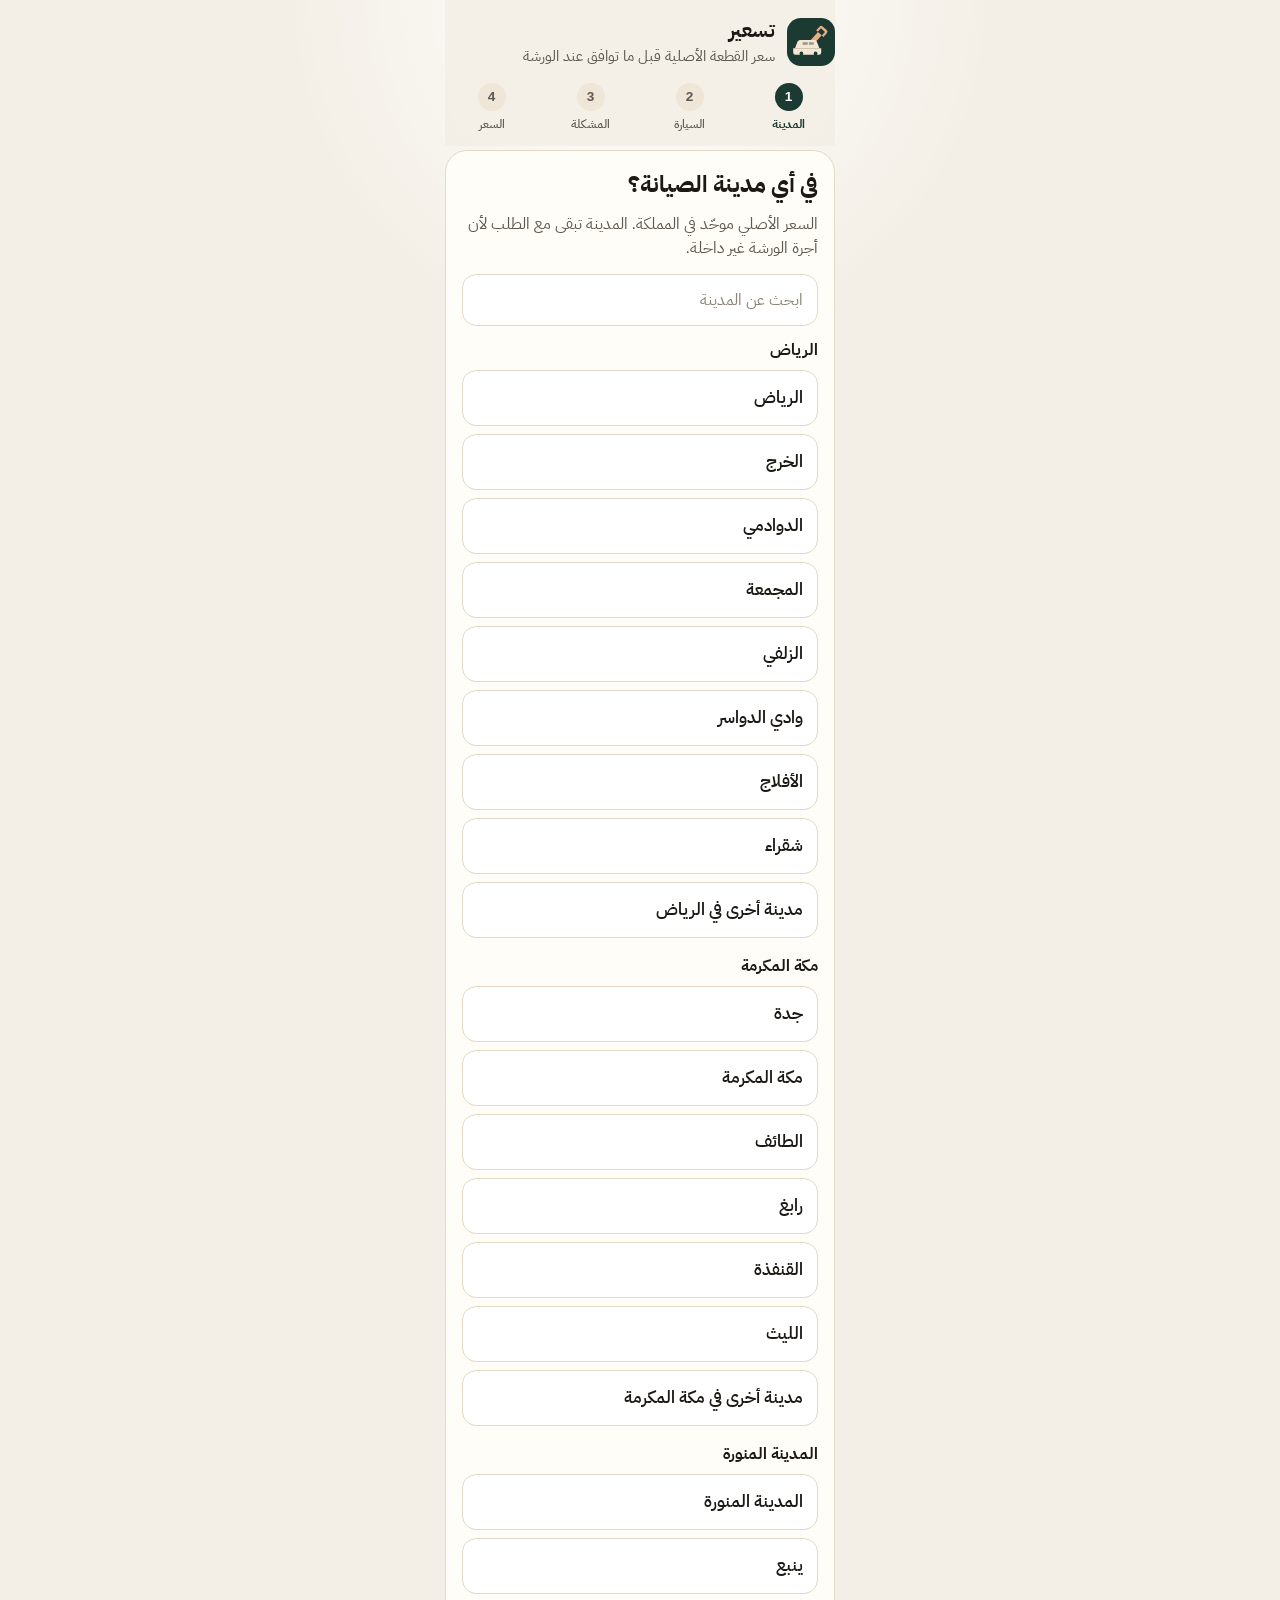
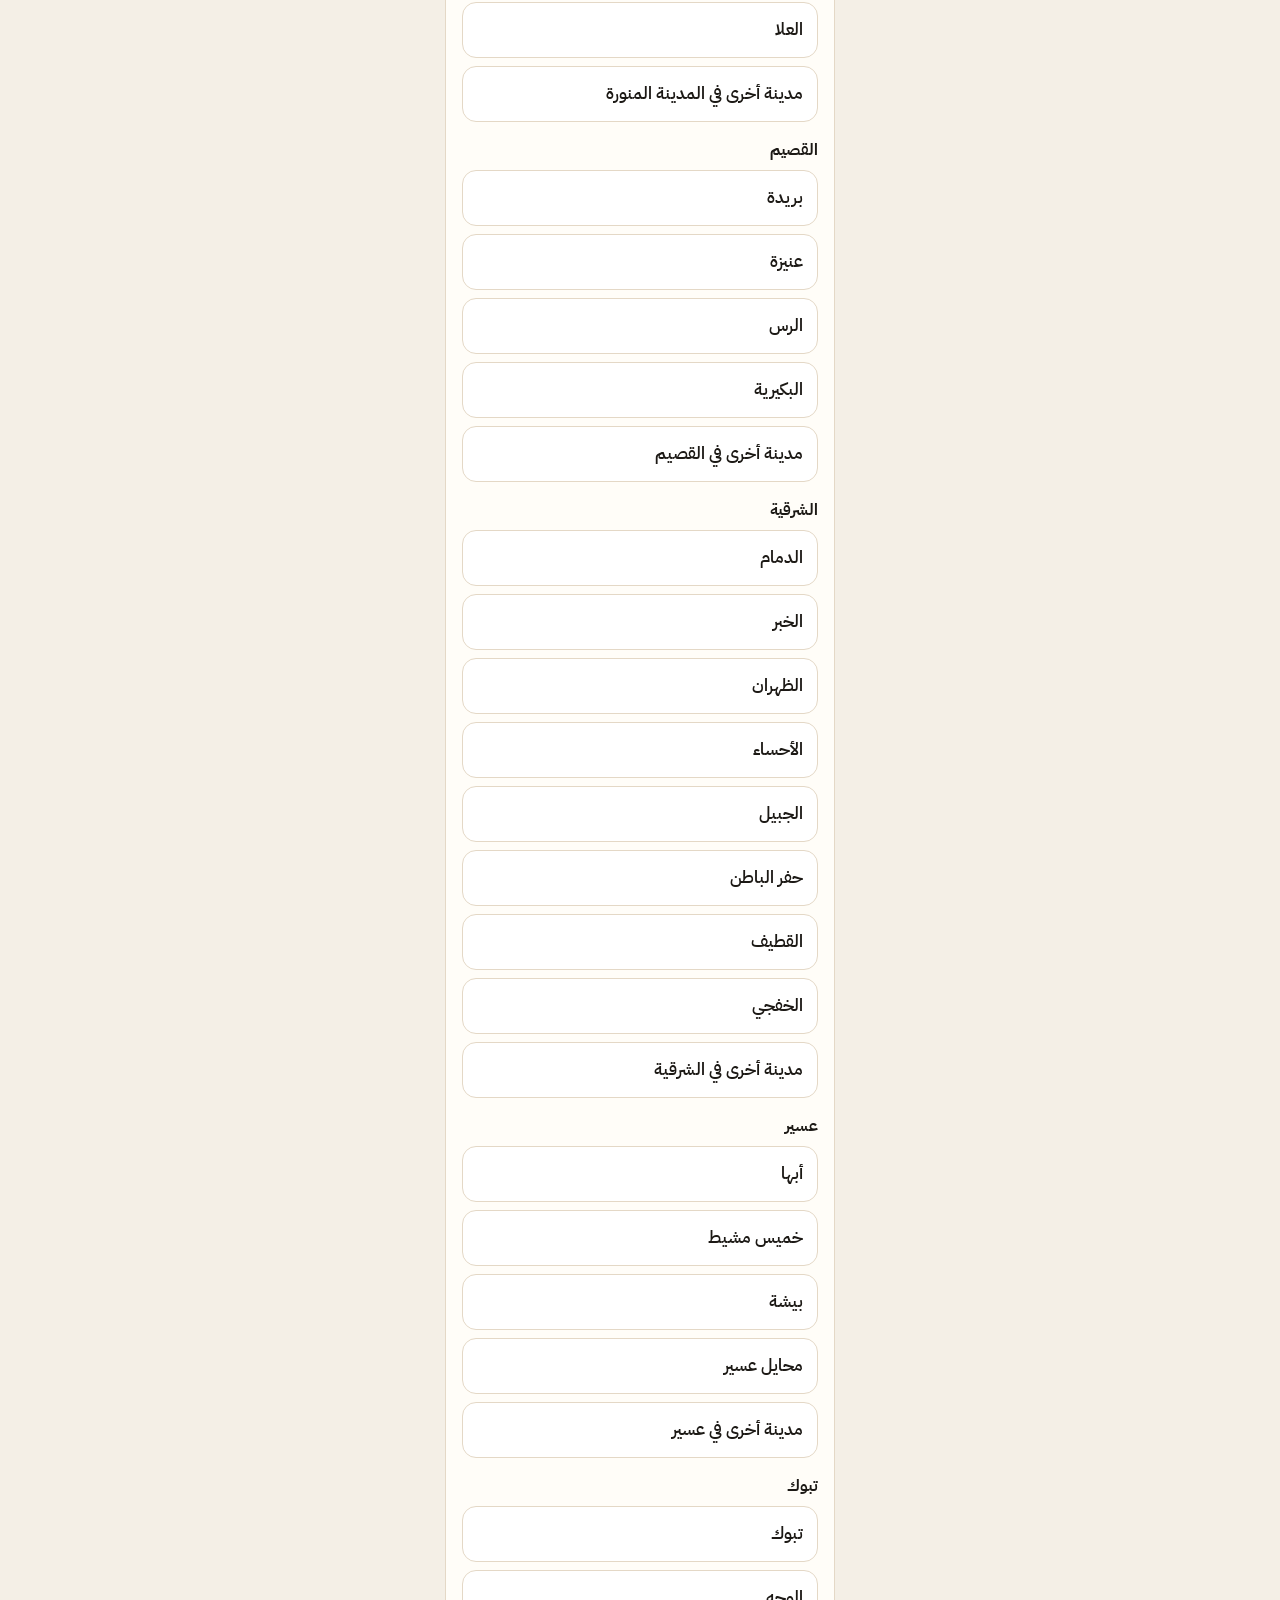
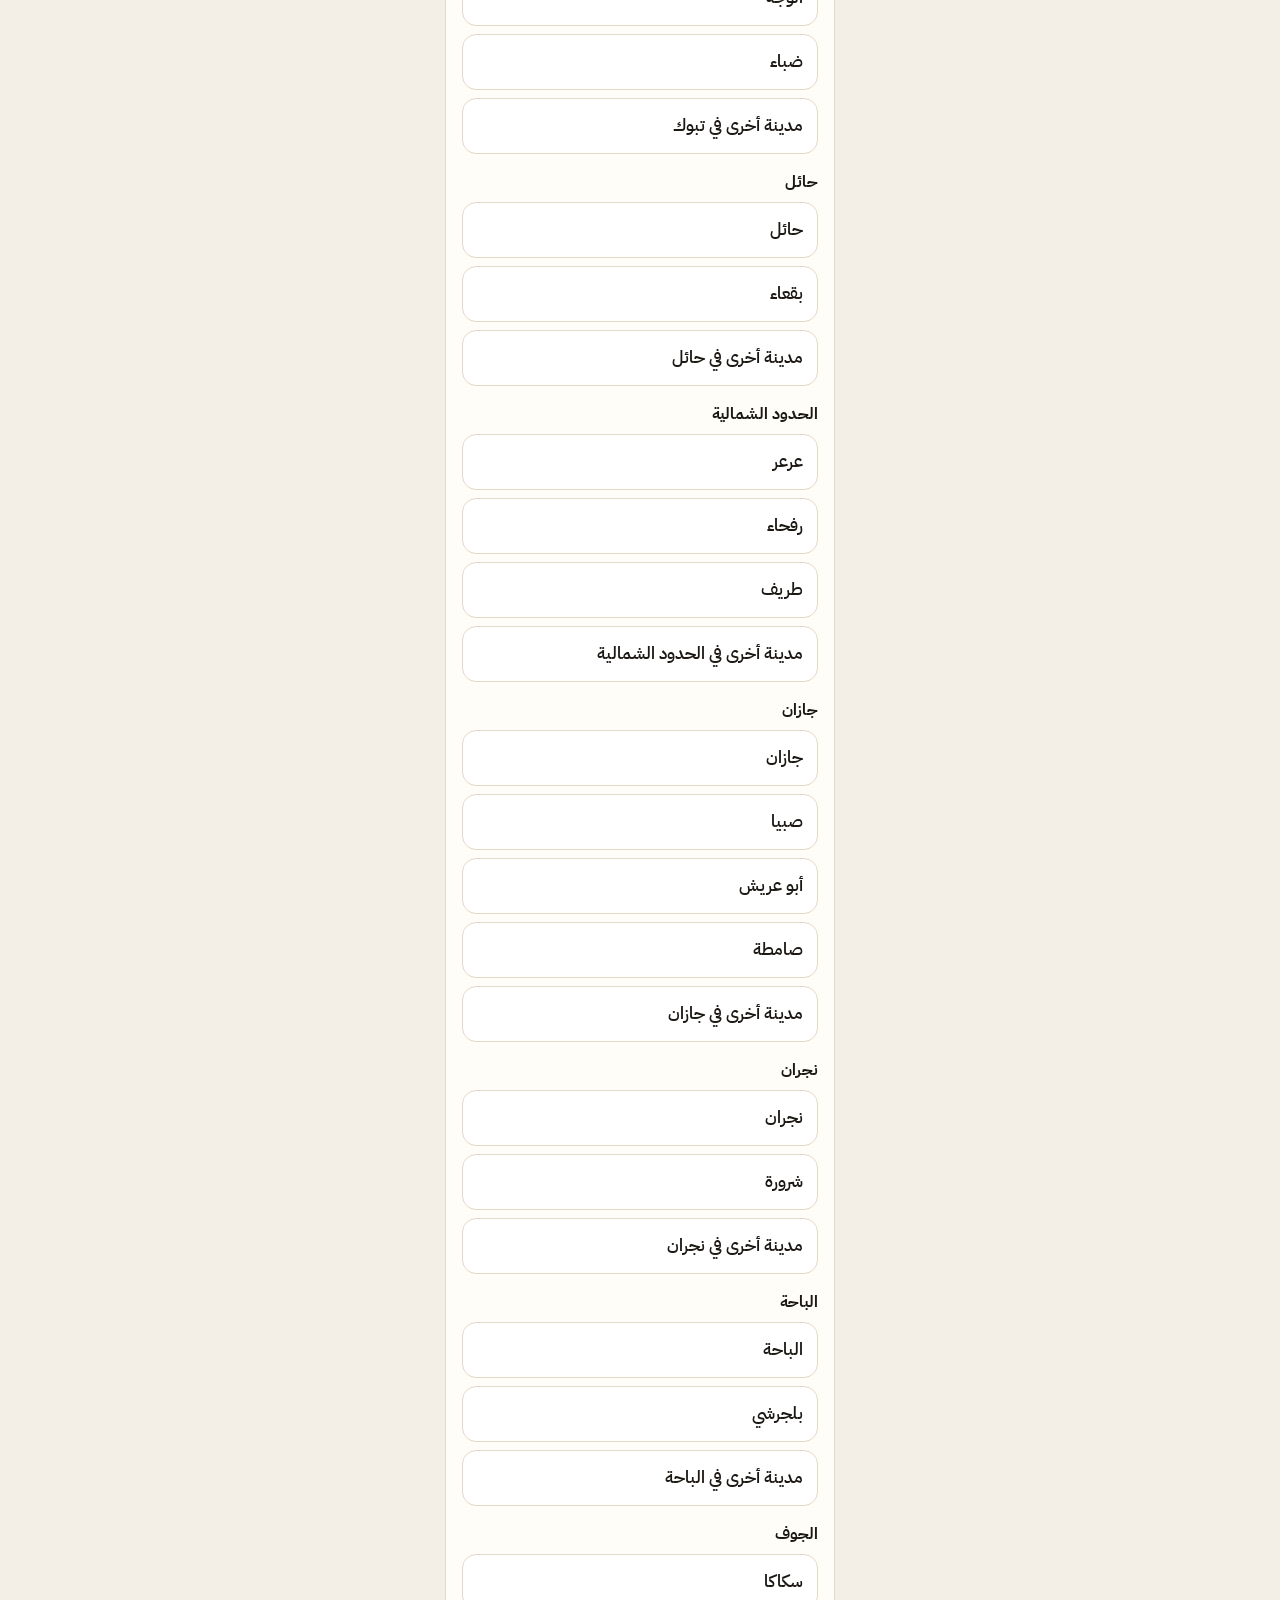
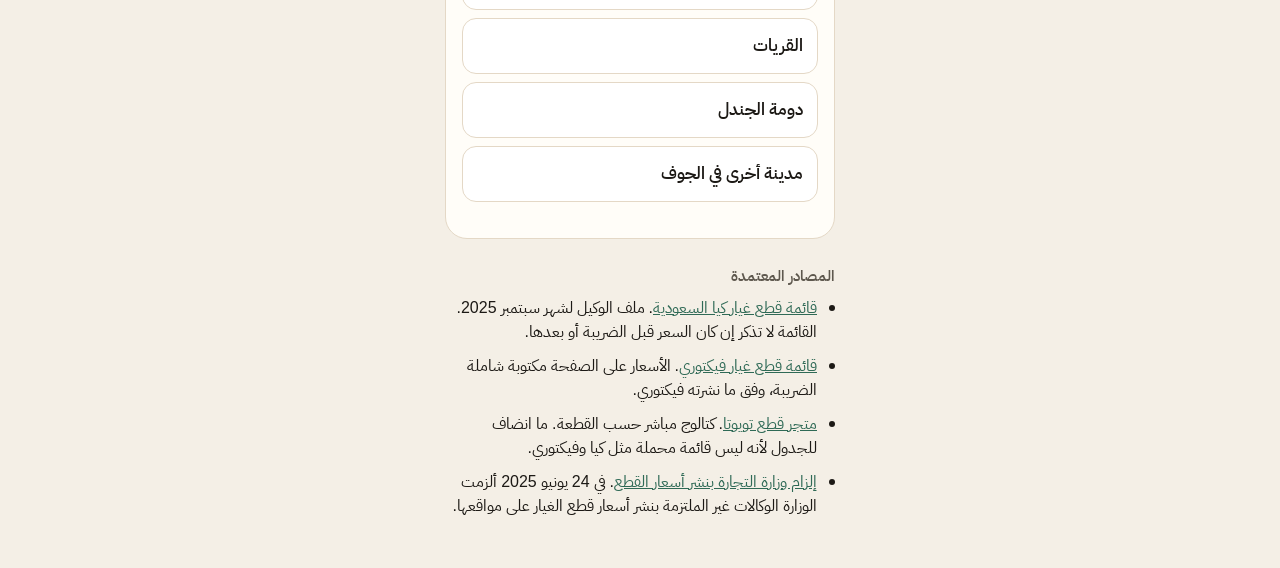
==== index.html @ 024c1f76 "إكمال تطبيق تسعير وتجهيزه للتجربة في أندرويد ستوديو التدفق يعرض سعر القطعة الأصلية بعد المدينة والسي" ====
<!DOCTYPE html>
<html lang="ar" dir="rtl">
<head>
  <meta charset="utf-8">
  <meta name="viewport" content="width=device-width, initial-scale=1, viewport-fit=cover">
  <meta name="theme-color" content="#1b3a32">
  <link rel="icon" href="favicon.svg" type="image/svg+xml">
  <title>تسعير — سعر القطعة قبل الورشة</title>
  <link rel="stylesheet" href="css/styles.css">
</head>
<body>
  <div class="shell">
    <header class="top">
      <div class="brand">
        <svg class="logo" viewBox="0 0 48 48" aria-hidden="true">
          <rect width="48" height="48" rx="14" fill="#1b3a32"/>
          <g transform="translate(34 7) rotate(42)">
            <path fill="#e7b089" d="M0 7.2V2.2A2.2 2.2 0 0 1 2.2 0h5.4A2.2 2.2 0 0 1 9.8 2.2v5H7.6V2.5H2.2v4.7z"/>
            <path fill="#e7b089" d="M2.4 7.2h5v11.4a2.5 2.5 0 0 1-5 0z"/>
          </g>
          <path fill="#f6e7d4" d="M8 30.2h24.4l-2.6-6.7A2.7 2.7 0 0 0 27.3 22H13.1a2.7 2.7 0 0 0-2.5 1.5L8 30.2z"/>
          <path fill="#f6e7d4" d="M6.2 30.2h28v4.3a2.3 2.3 0 0 1-2.3 2.3H8.5a2.3 2.3 0 0 1-2.3-2.3v-4.3z"/>
          <path fill="#1b3a32" opacity=".45" d="M15.6 24.2h5.1v2.5h-5.1zm6.3 0h4.8v2.5h-4.8z"/>
          <circle cx="14.4" cy="35.4" r="1.85" fill="#1b3a32"/>
          <circle cx="28.6" cy="35.4" r="1.85" fill="#1b3a32"/>
        </svg>
        <div>
          <strong>تسعير</strong>
          <p>سعر القطعة الأصلية قبل ما توافق عند الورشة</p>
        </div>
      </div>
      <ol class="steps" id="steps" aria-label="خطوات التقدير"></ol>
    </header>

    <main>
      <section class="panel" id="panel"></section>
    </main>

    <footer class="sources">
      <h2>المصادر المعتمدة</h2>
      <ul id="source-list"></ul>
    </footer>
  </div>

  <script src="js/parts.js"></script>
  <script src="js/catalog.js"></script>
  <script src="js/app.js"></script>
</body>
</html>
---- css/styles.css ----
@font-face {
  font-family: "IBM Plex Sans Arabic";
  font-style: normal;
  font-weight: 400;
  font-display: swap;
  src: url("../fonts/ibm-plex-sans-arabic-400.woff2") format("woff2");
}

@font-face {
  font-family: "IBM Plex Sans Arabic";
  font-style: normal;
  font-weight: 500;
  font-display: swap;
  src: url("../fonts/ibm-plex-sans-arabic-500.woff2") format("woff2");
}

@font-face {
  font-family: "IBM Plex Sans Arabic";
  font-style: normal;
  font-weight: 600;
  font-display: swap;
  src: url("../fonts/ibm-plex-sans-arabic-600.woff2") format("woff2");
}

@font-face {
  font-family: "IBM Plex Sans Arabic";
  font-style: normal;
  font-weight: 700;
  font-display: swap;
  src: url("../fonts/ibm-plex-sans-arabic-700.woff2") format("woff2");
}

:root {
  --ink: #1c1915;
  --muted: #5e584e;
  --paper: #f4efe6;
  --card: #fffdf8;
  --line: #e4d8c6;
  --green: #1b3a32;
  --green-2: #2f6a56;
  --copper: #c4622d;
  --copper-deep: #8a3d14;
  --ok: #1d6b45;
  --warn: #8a4b12;
  --bad: #8d2c2c;
}

* { box-sizing: border-box; }

body {
  margin: 0;
  min-height: 100vh;
  color: var(--ink);
  background:
    radial-gradient(circle at top, #fff 0, transparent 22rem),
    var(--paper);
  font-family: "IBM Plex Sans Arabic", "Geeza Pro", Tahoma, sans-serif;
  font-size: 16px;
  line-height: 1.5;
}

button, input { font: inherit; touch-action: manipulation; }

.shell {
  width: min(390px, calc(100% - 24px));
  margin-inline: auto;
}

.top {
  position: sticky;
  top: 0;
  z-index: 5;
  padding: max(18px, env(safe-area-inset-top)) 0 12px;
  background: rgba(244, 239, 230, 0.94);
  backdrop-filter: blur(10px);
}

.brand { display: flex; gap: 12px; align-items: flex-start; }

.logo { width: 48px; height: 48px; flex: none; display: block; }

.brand strong { display: block; font-size: 1.28rem; line-height: 1.2; }

.brand p { margin: 3px 0 0; color: var(--muted); font-size: 0.92rem; line-height: 1.45; }

.steps {
  display: grid;
  grid-template-columns: repeat(4, 1fr);
  gap: 6px;
  list-style: none;
  padding: 16px 0 0;
  margin: 0;
}

.steps li {
  display: flex;
  flex-direction: column;
  align-items: center;
  gap: 4px;
  color: var(--muted);
  font-size: 0.78rem;
  font-weight: 500;
}

.steps .n {
  width: 28px;
  height: 28px;
  display: grid;
  place-items: center;
  border-radius: 999px;
  background: #efe6d8;
  font-weight: 700;
  font-size: 0.85rem;
}

.steps li.done { color: var(--green-2); }
.steps li.done .n { background: #d7ebe3; color: var(--green); }
.steps li.on { color: var(--green); font-weight: 700; }
.steps li.on .n { background: var(--green); color: white; }

.panel {
  margin-top: 4px;
  padding: 18px 16px 20px;
  background: var(--card);
  border: 1px solid var(--line);
  border-radius: 22px;
}

h1 { margin: 0; font-size: 1.45rem; line-height: 1.35; }

.lead { margin: 0 0 14px; color: var(--muted); }

.search, .quote input {
  width: 100%;
  min-height: 52px;
  margin-bottom: 12px;
  padding: 12px 14px;
  border: 1px solid var(--line);
  border-radius: 14px;
  background: #fff;
  color: var(--ink);
}

.search:focus, .quote input:focus, button.choice:focus-visible, button.primary:focus-visible, button.linkish:focus-visible {
  outline: 3px solid rgba(47, 106, 86, 0.28);
  outline-offset: 1px;
}

.search::placeholder, .quote input::placeholder { color: #8a8174; }

.group { margin-bottom: 16px; }

.group h2, .compare h2, .sources h2 {
  margin: 0 0 8px;
  font-size: 1rem;
  color: var(--ink);
  font-weight: 700;
}

.choices { display: grid; gap: 8px; }

button.choice, button.linkish, button.primary { cursor: pointer; }

button.choice {
  width: 100%;
  min-height: 56px;
  text-align: right;
  padding: 12px 14px;
  border-radius: 14px;
  border: 1px solid var(--line);
  background: #fff;
  color: var(--ink);
  font-weight: 600;
  font-size: 1.05rem;
}

button.choice:hover, button.choice:focus-visible { border-color: var(--green-2); }
button.choice:active { background: #f6f1e8; }

button.choice small {
  display: block;
  color: var(--muted);
  margin-top: 2px;
  font-weight: 500;
  font-size: 0.86rem;
}

.bar {
  display: flex;
  justify-content: space-between;
  gap: 12px;
  align-items: center;
  margin-bottom: 12px;
}

button.linkish {
  border: 0;
  background: transparent;
  color: var(--copper-deep);
  min-height: 44px;
  padding: 0 2px;
  font-weight: 700;
  flex: none;
}

.price {
  margin: 6px 0 2px;
  font-size: 3rem;
  font-weight: 700;
  letter-spacing: -0.03em;
  line-height: 1.1;
  color: var(--copper-deep);
}

.price span { font-size: 1.05rem; font-weight: 600; margin-right: 6px; }

.lines { display: grid; gap: 8px; margin: 14px 0; }

.line, .note, .verdict, .empty {
  padding: 12px 14px;
  border-radius: 14px;
  background: #faf6ef;
}

.line { display: flex; justify-content: space-between; gap: 12px; align-items: center; }
.line strong { font-weight: 700; white-space: nowrap; }

.note, .empty { color: var(--muted); }
.empty { margin: 4px 0 0; }

.verdict { margin: 12px 0 0; font-weight: 600; }
.verdict.ok { background: #e7f5ec; color: var(--ok); }
.verdict.warn { background: #fff1e4; color: var(--warn); }
.verdict.bad { background: #fdecec; color: var(--bad); }

.compare {
  margin-top: 18px;
  padding-top: 16px;
  border-top: 1px solid var(--line);
}

.quote { display: grid; gap: 8px; }
.quote input { margin: 0; }

button.primary {
  width: 100%;
  min-height: 52px;
  border: 0;
  border-radius: 14px;
  background: var(--green);
  color: white;
  font-weight: 700;
}

button.primary:active { background: var(--green-2); }

.panel a, .sources a { color: var(--green-2); }

.sources { padding: 26px 0 max(40px, env(safe-area-inset-bottom)); }
.sources h2 { color: var(--muted); font-size: 0.95rem; font-weight: 600; }
.sources ul { margin: 0; padding: 0 18px 0 0; }
.sources li { margin-bottom: 10px; }

@media (max-width: 360px) {
  .price { font-size: 2.5rem; }
  .steps li { font-size: 0.72rem; }
}
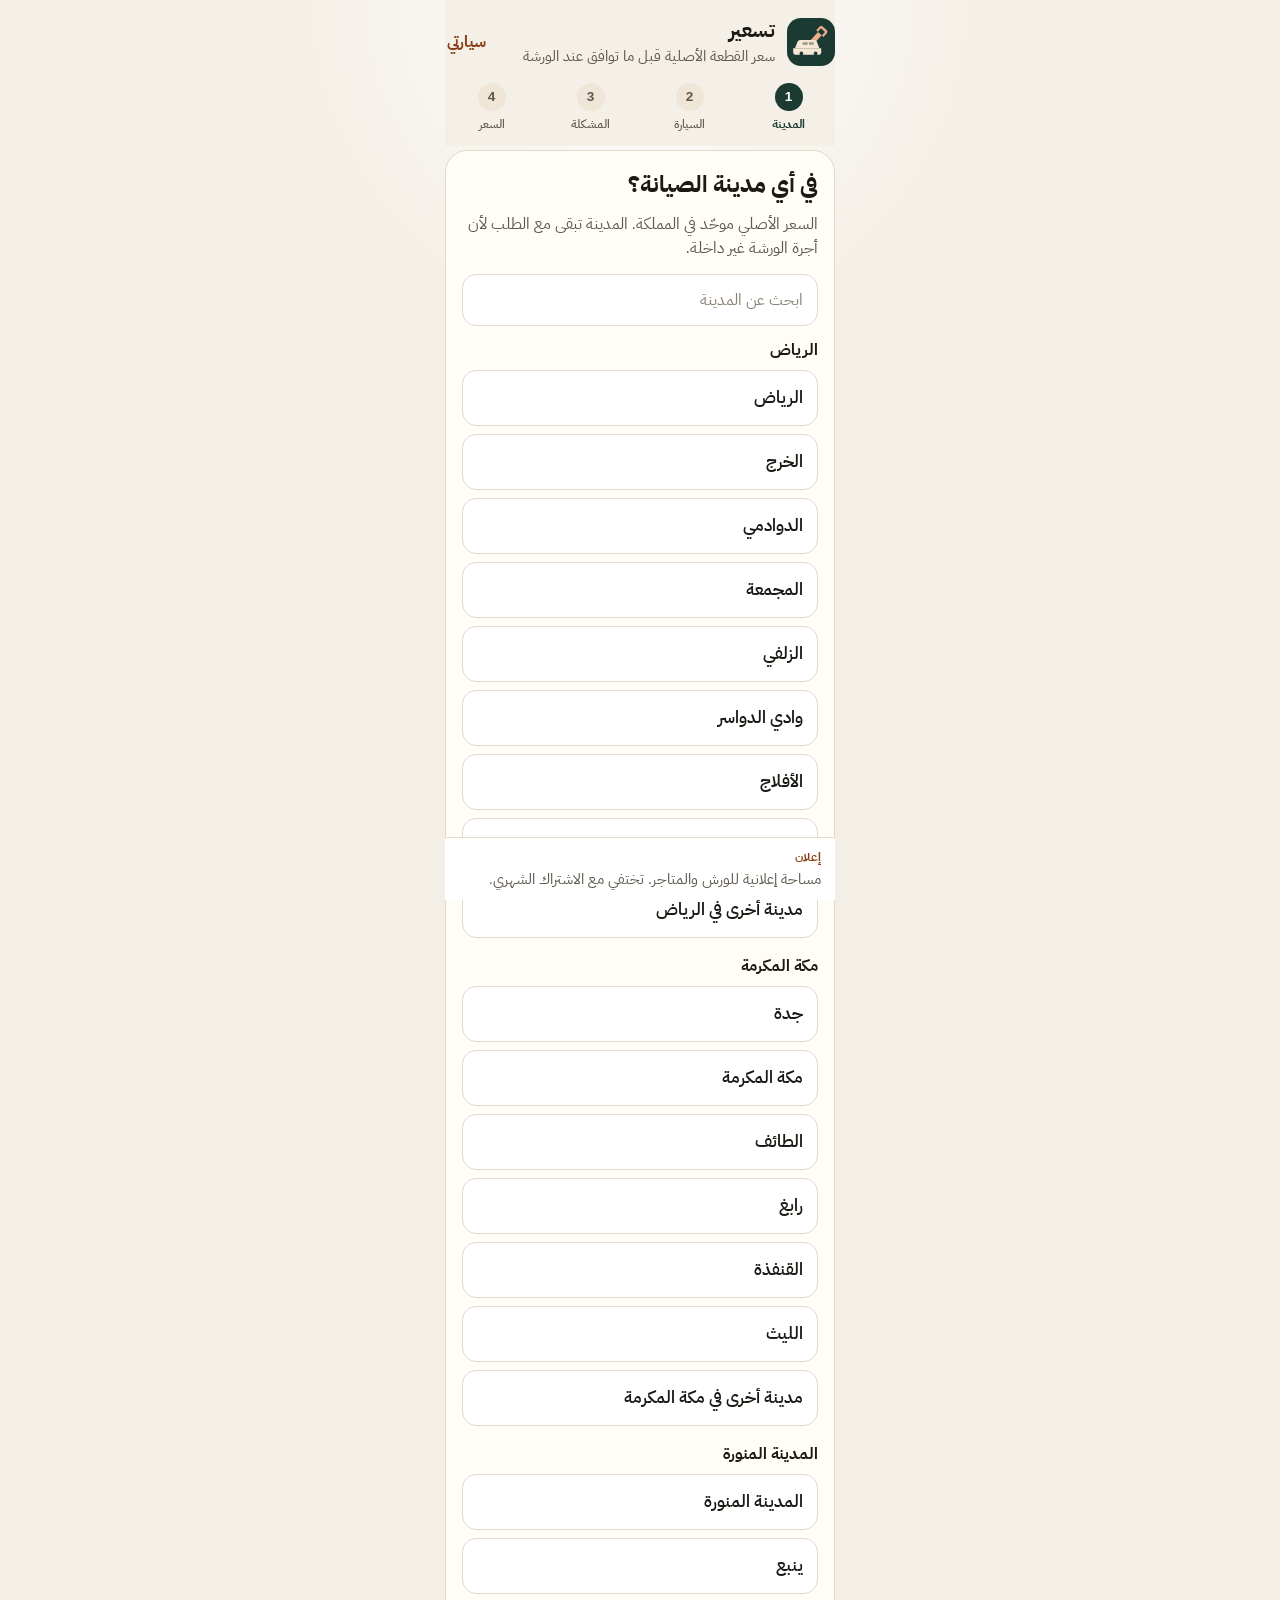
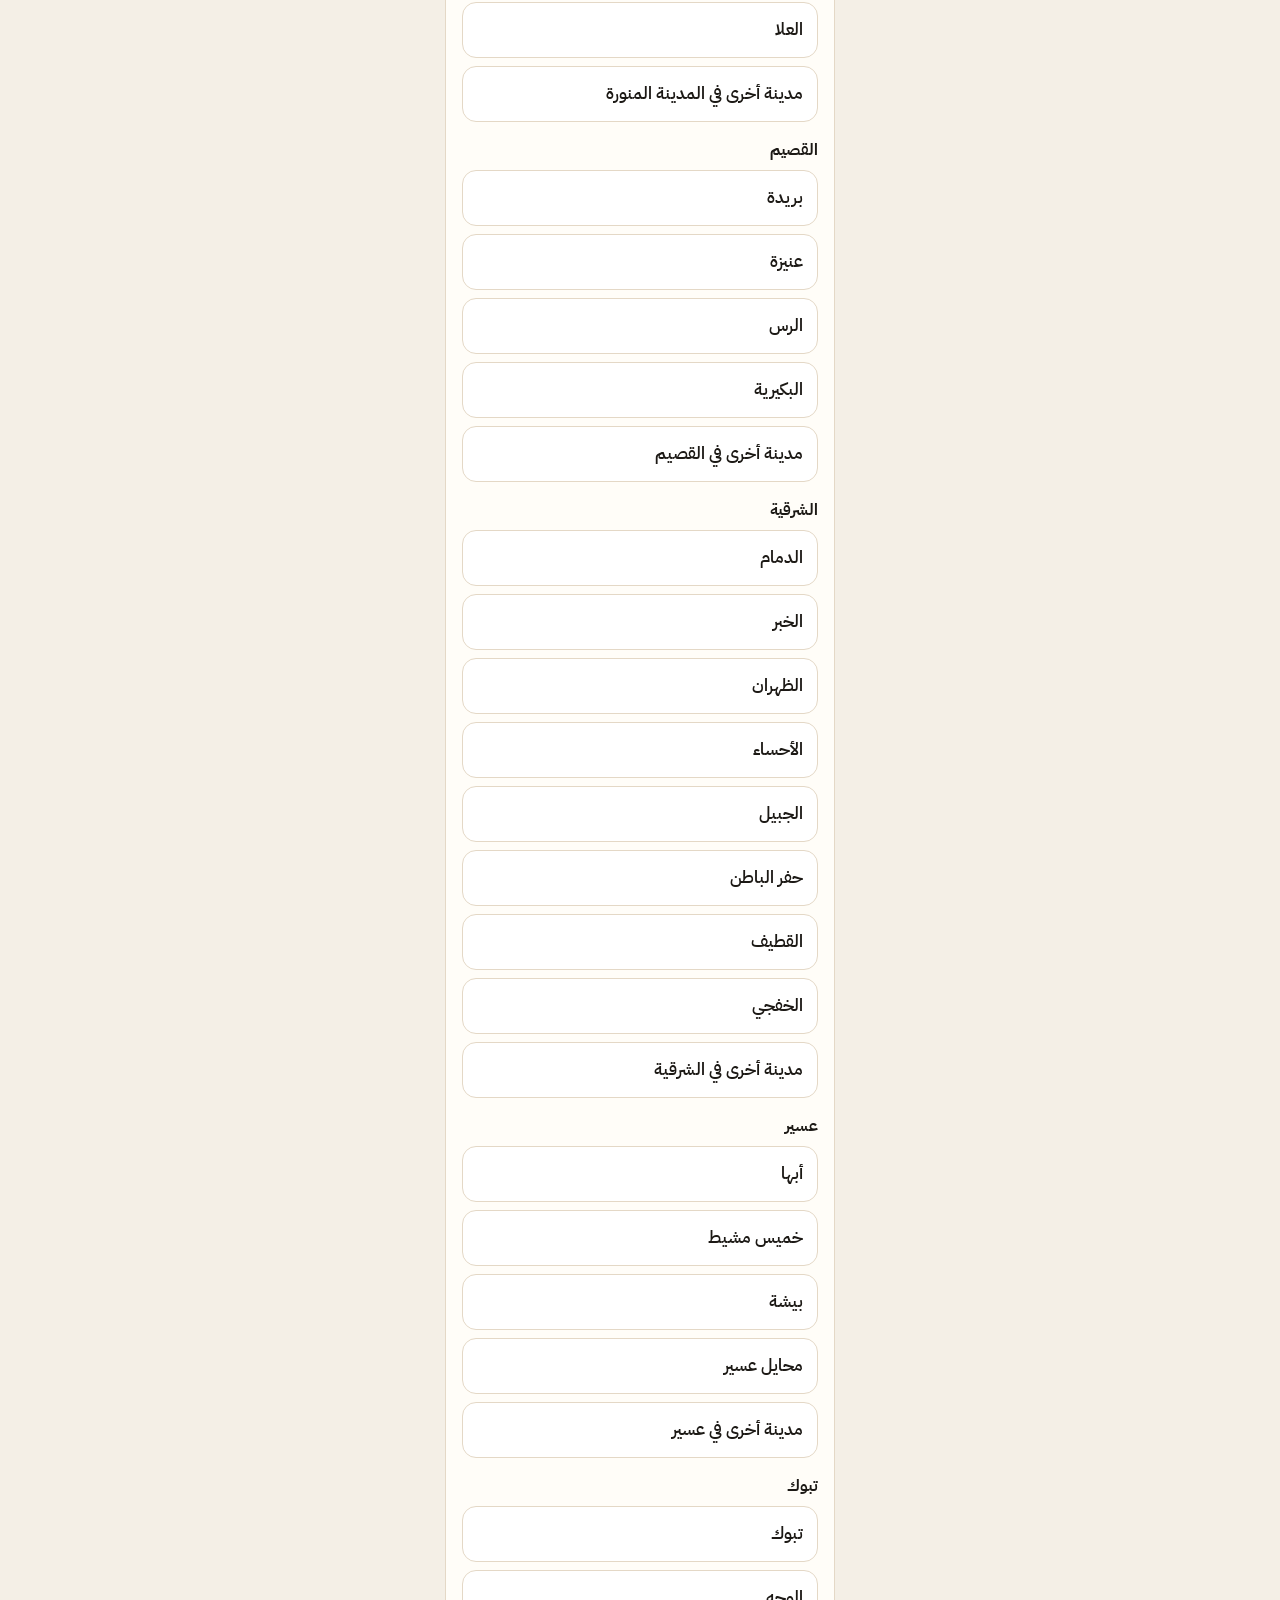
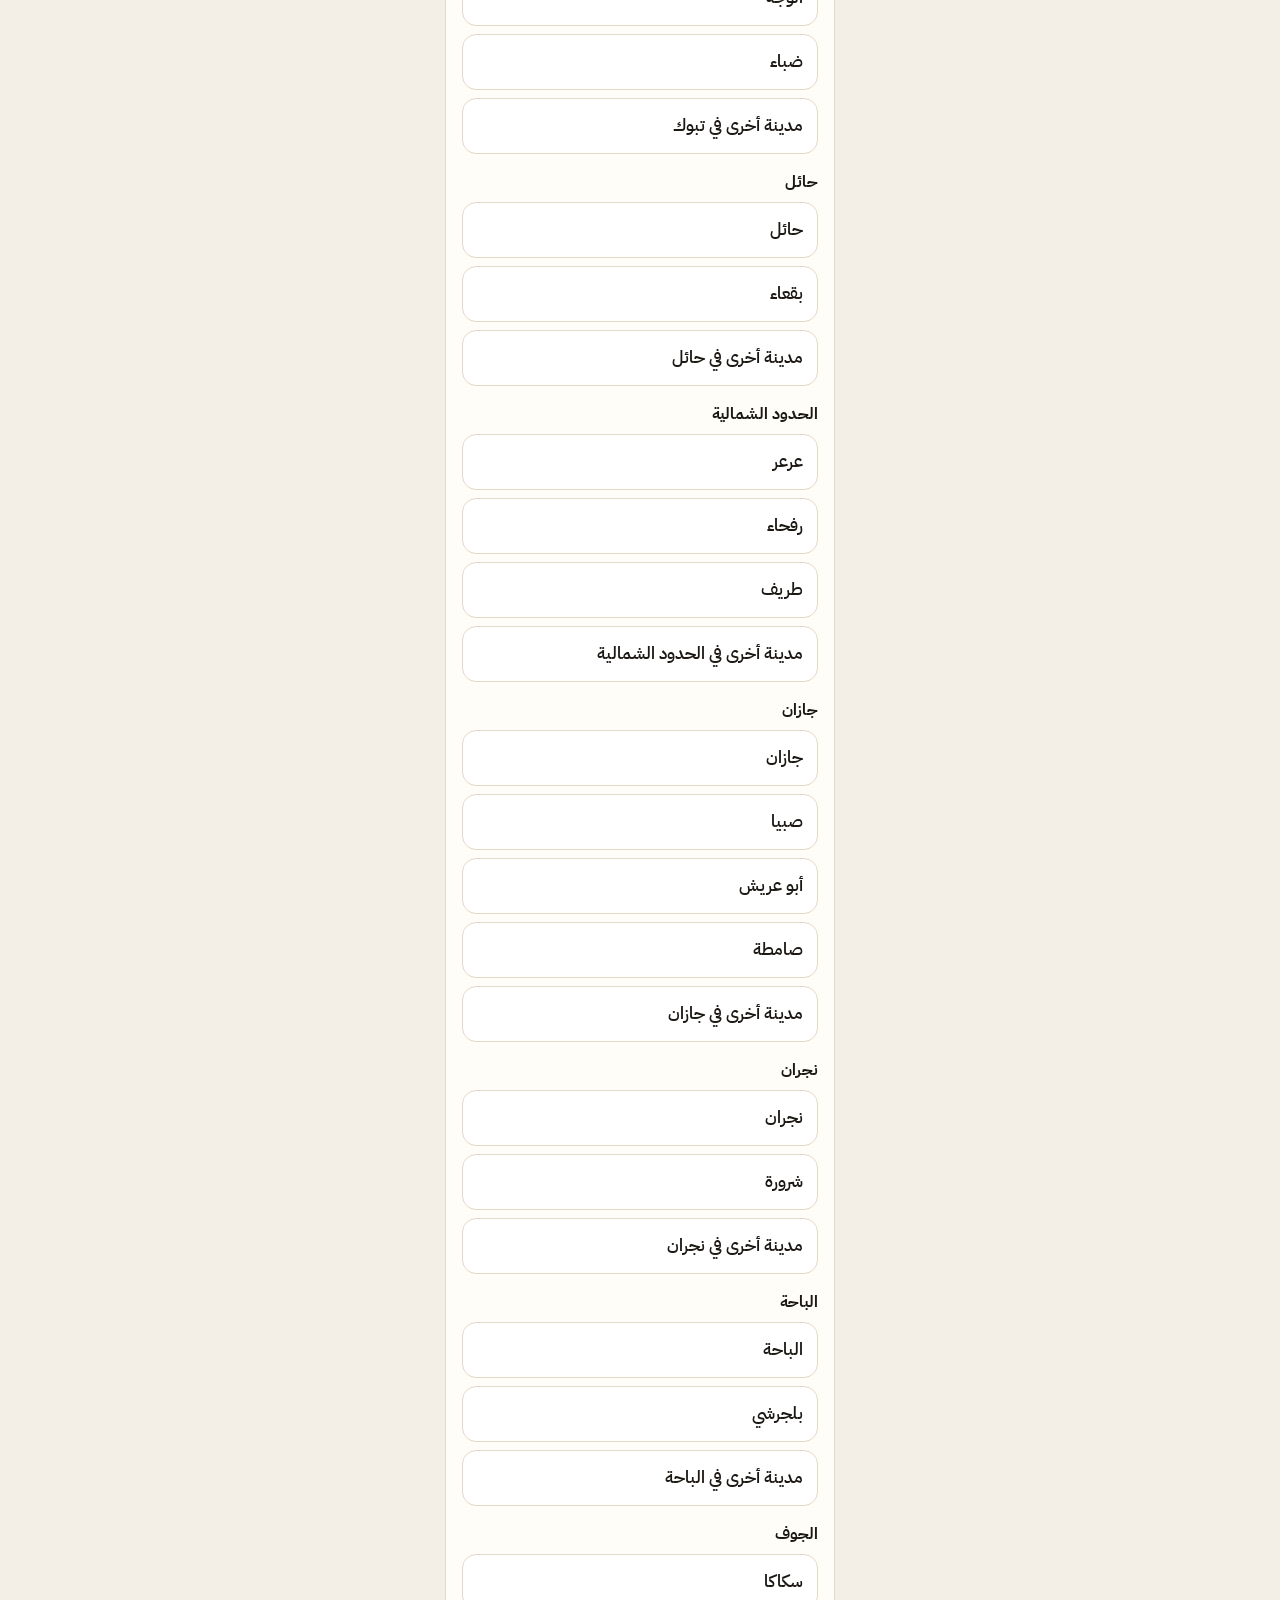
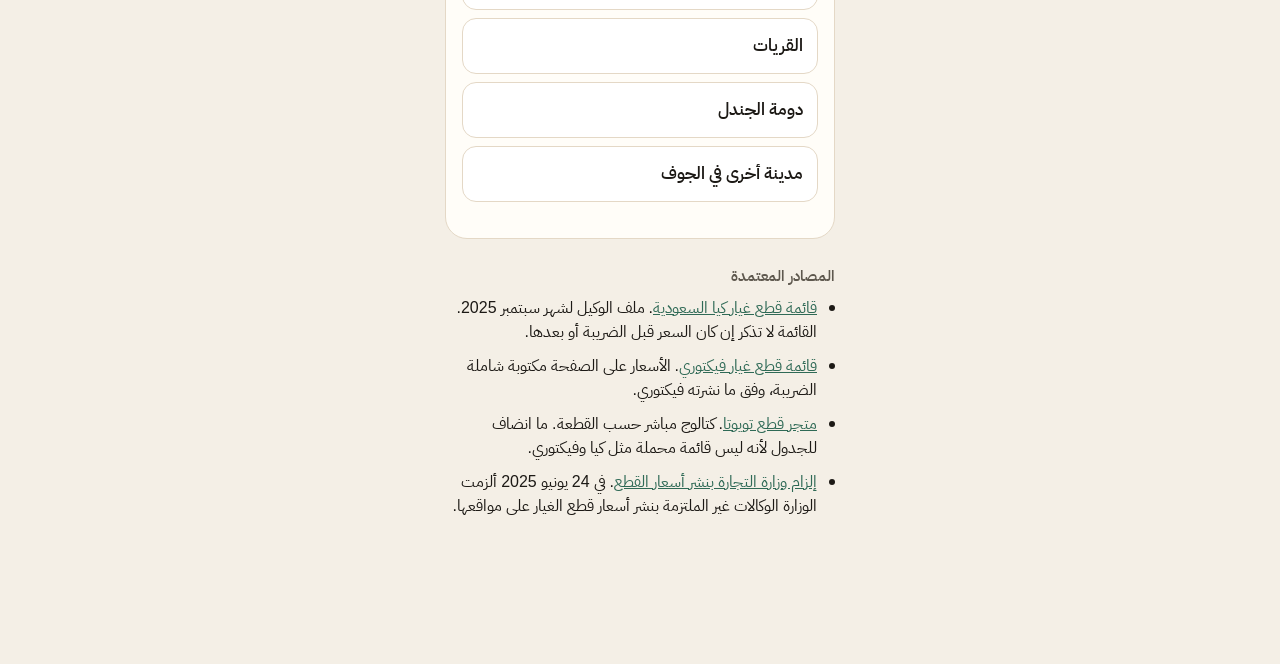
==== commit 853b3aad: "إضافة اشتراك يشيل الإعلان ويفتح سجل السيارة الإعلان يظهر أسفل الشاشة ويختفي مع اشتراك 29 ريال. الاشت" ====
--- a/index.html
+++ b/index.html
@@ -8,7 +8,7 @@
   <title>تسعير — سعر القطعة قبل الورشة</title>
   <link rel="stylesheet" href="css/styles.css">
 </head>
-<body>
+<body class="has-ad">
   <div class="shell">
     <header class="top">
       <div class="brand">
@@ -28,6 +28,7 @@
           <strong>تسعير</strong>
           <p>سعر القطعة الأصلية قبل ما توافق عند الورشة</p>
         </div>
+        <button type="button" id="my-car" class="linkish">سيارتي</button>
       </div>
       <ol class="steps" id="steps" aria-label="خطوات التقدير"></ol>
     </header>
@@ -41,9 +42,17 @@
       <ul id="source-list"></ul>
     </footer>
   </div>
+  <aside id="ad-slot" class="ad-slot" aria-label="إعلان">
+    <span>إعلان</span>
+    <p>مساحة إعلانية للورش والمتاجر. تختفي مع الاشتراك الشهري.</p>
+  </aside>
 
   <script src="js/parts.js"></script>
   <script src="js/catalog.js"></script>
+  <script src="js/advice.js"></script>
+  <script src="js/crowd-config.js"></script>
+  <script src="js/crowd.js"></script>
+  <script src="js/plus.js"></script>
   <script src="js/app.js"></script>
 </body>
 </html>
--- a/css/styles.css
+++ b/css/styles.css
@@ -77,11 +77,15 @@
 
 .brand { display: flex; gap: 12px; align-items: flex-start; }
 
+#my-car { margin-inline-start: auto; align-self: center; }
+
 .logo { width: 48px; height: 48px; flex: none; display: block; }
 
 .brand strong { display: block; font-size: 1.28rem; line-height: 1.2; }
 
 .brand p { margin: 3px 0 0; color: var(--muted); font-size: 0.92rem; line-height: 1.45; }
+
+.steps[hidden] { display: none; }
 
 .steps {
   display: grid;
@@ -141,7 +145,7 @@
   color: var(--ink);
 }
 
-.search:focus, .quote input:focus, button.choice:focus-visible, button.primary:focus-visible, button.linkish:focus-visible {
+.search:focus, .quote input:focus, button.choice:focus-visible, button.primary:focus-visible, button.secondary:focus-visible, button.linkish:focus-visible {
   outline: 3px solid rgba(47, 106, 86, 0.28);
   outline-offset: 1px;
 }
@@ -150,7 +154,7 @@
 
 .group { margin-bottom: 16px; }
 
-.group h2, .compare h2, .sources h2 {
+.group h2, .compare h2, .advice h2, .paywall h2, .sources h2 {
   margin: 0 0 8px;
   font-size: 1rem;
   color: var(--ink);
@@ -159,7 +163,7 @@
 
 .choices { display: grid; gap: 8px; }
 
-button.choice, button.linkish, button.primary { cursor: pointer; }
+button.choice, button.linkish, button.primary, button.secondary { cursor: pointer; }
 
 button.choice {
   width: 100%;
@@ -233,6 +237,55 @@
 .verdict.warn { background: #fff1e4; color: var(--warn); }
 .verdict.bad { background: #fdecec; color: var(--bad); }
 
+.advisor-hint { margin-top: 0; }
+
+.advice, .paywall {
+  margin-top: 12px;
+  display: grid;
+  gap: 8px;
+  padding: 14px;
+  border-radius: 16px;
+  background: #faf6ef;
+}
+
+.advice { background: #f3f8f5; }
+
+.advice h2, .paywall h2 { margin: 0; }
+
+.advice p, .paywall p { margin: 0; }
+
+.advice ul {
+  margin: 0;
+  padding: 0 18px 0 0;
+}
+
+.advice li { margin: 4px 0; }
+
+button.secondary {
+  width: 100%;
+  min-height: 52px;
+  padding: 12px 14px;
+  border-radius: 14px;
+  border: 1px solid var(--green);
+  background: #fff;
+  color: var(--green);
+  font-weight: 700;
+  line-height: 1.35;
+}
+
+button.secondary:active { background: #e7f2ec; }
+
+.crowd { display: grid; gap: 8px; margin-top: 12px; }
+.crowd:empty { display: none; }
+.crowd-avg {
+  margin: 0;
+  padding: 12px 14px;
+  border-radius: 14px;
+  background: #eef3f1;
+  color: var(--green);
+  font-weight: 700;
+}
+
 .compare {
   margin-top: 18px;
   padding-top: 16px;
@@ -257,6 +310,34 @@
 .panel a, .sources a { color: var(--green-2); }
 
 .sources { padding: 26px 0 max(40px, env(safe-area-inset-bottom)); }
+
+.perks { margin: 0; padding: 0 18px 0 0; }
+.perks li { margin: 6px 0; }
+
+.garage { display: grid; gap: 14px; }
+.garage h2 { margin: 0; font-size: 1rem; }
+.garage form { display: grid; gap: 8px; }
+.garage .row { display: grid; grid-template-columns: 1fr auto; gap: 8px; align-items: center; }
+.due { color: var(--bad); font-weight: 700; }
+.soon { color: var(--warn); font-weight: 700; }
+
+.ad-slot {
+  position: fixed;
+  z-index: 6;
+  bottom: 0;
+  left: 50%;
+  transform: translateX(-50%);
+  width: min(390px, 100%);
+  display: grid;
+  gap: 2px;
+  padding: 10px 14px calc(10px + env(safe-area-inset-bottom));
+  background: #fff;
+  border-top: 1px solid var(--line);
+}
+.ad-slot[hidden] { display: none; }
+.ad-slot span { color: var(--copper-deep); font-size: 0.75rem; font-weight: 700; }
+.ad-slot p { margin: 0; color: var(--muted); font-size: 0.92rem; }
+body.has-ad .shell { padding-bottom: 96px; }
 .sources h2 { color: var(--muted); font-size: 0.95rem; font-weight: 600; }
 .sources ul { margin: 0; padding: 0 18px 0 0; }
 .sources li { margin-bottom: 10px; }
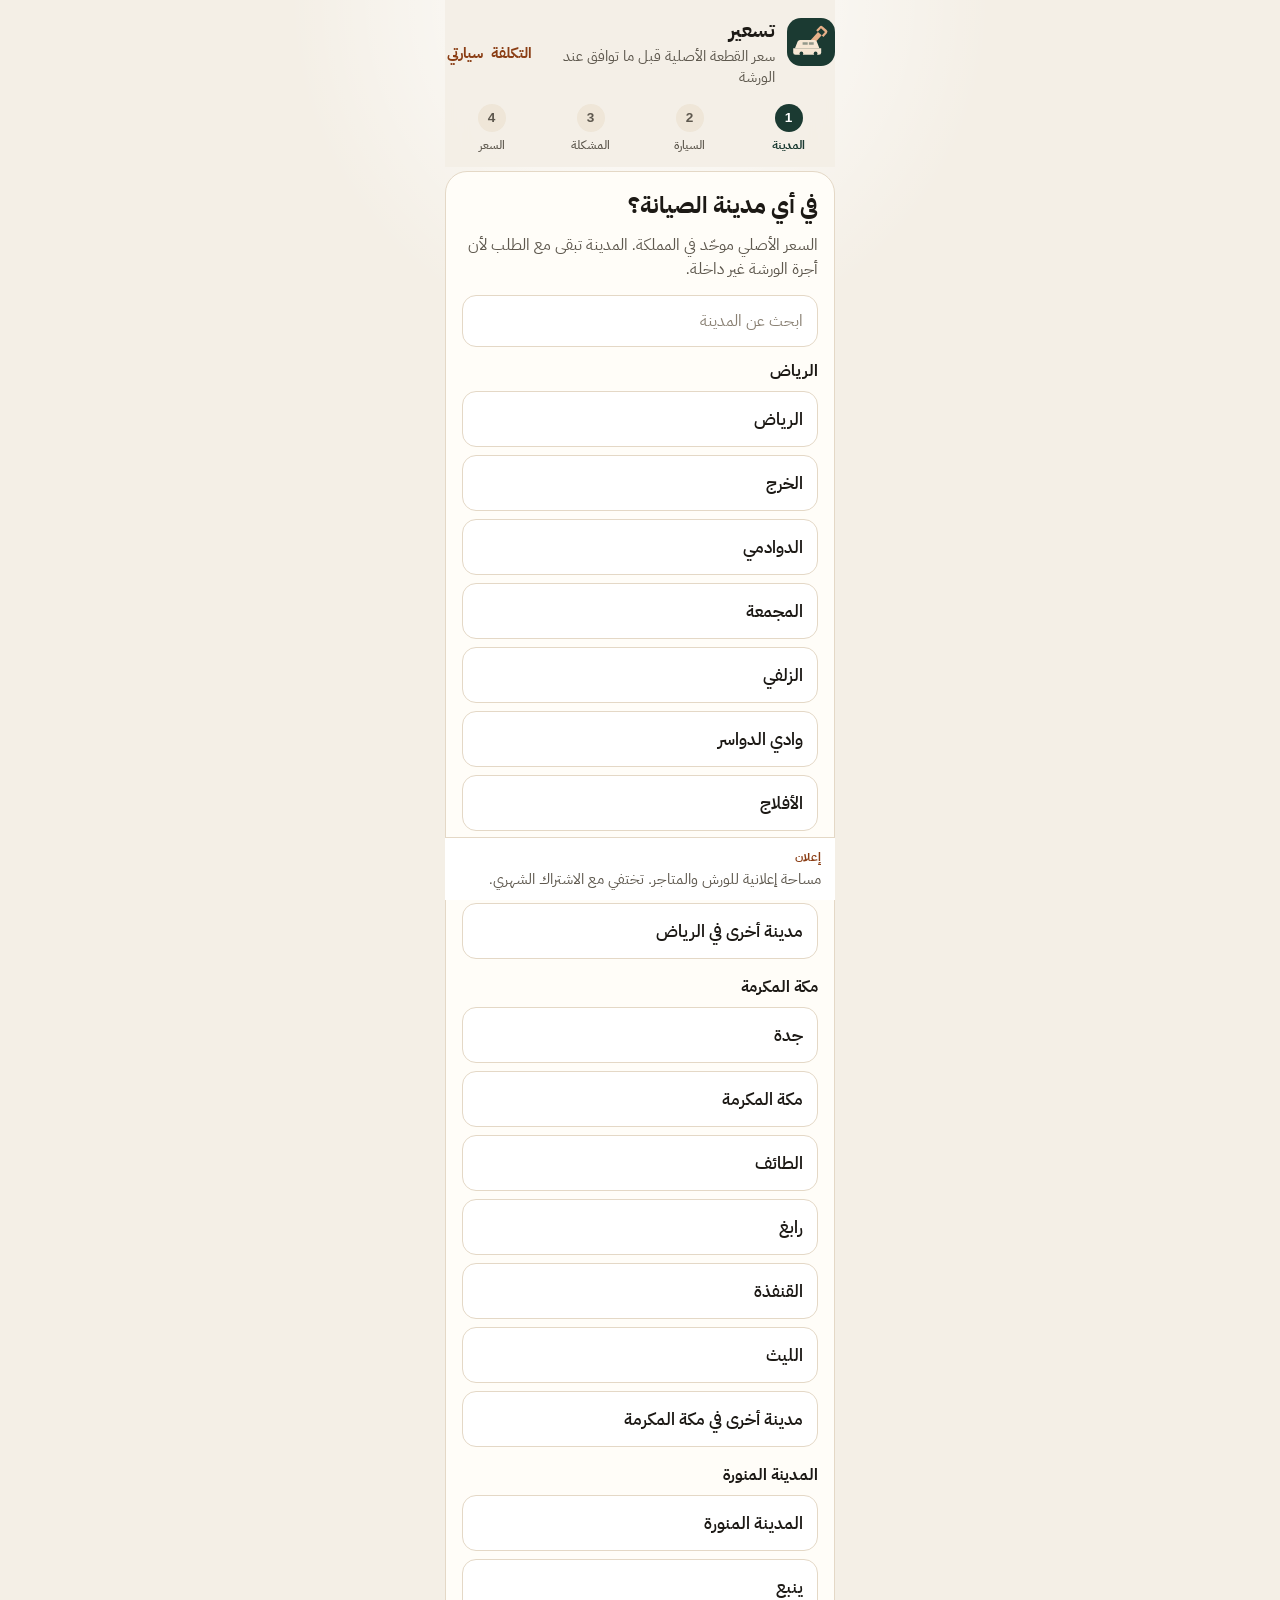
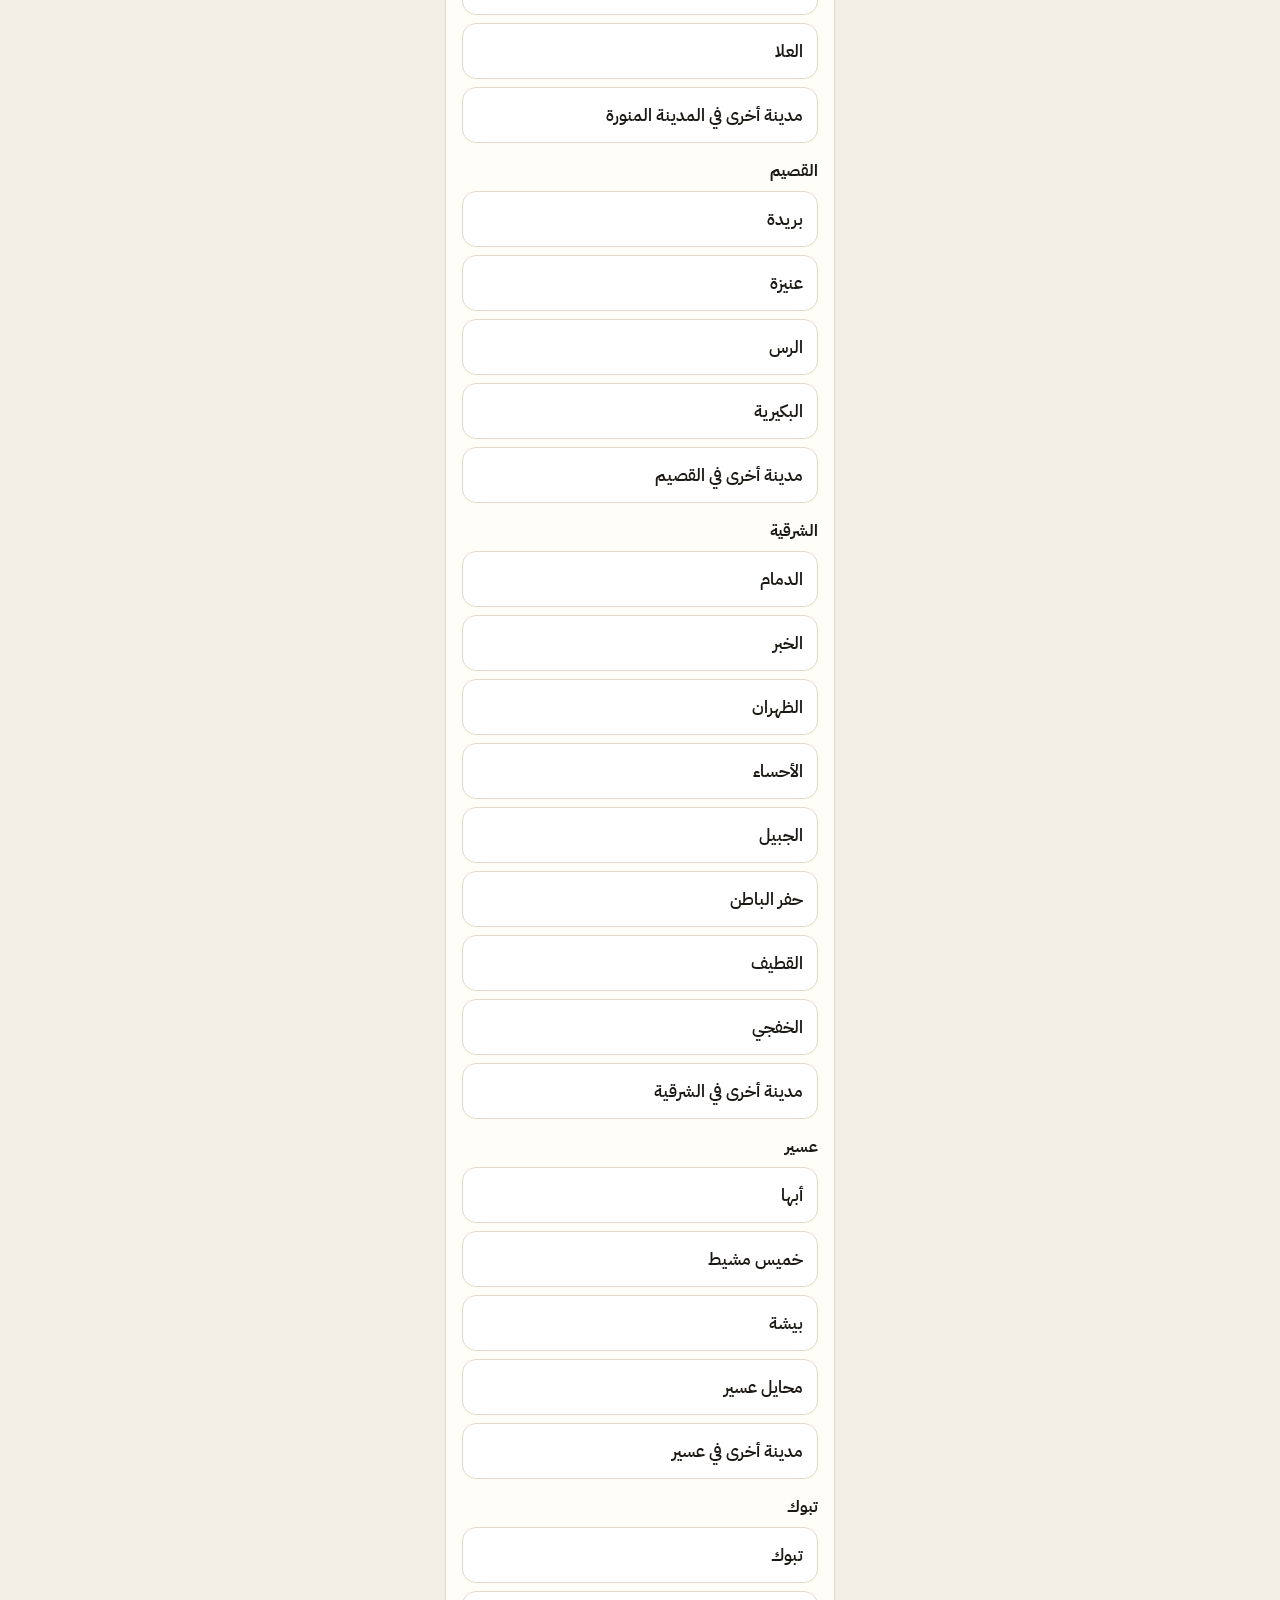
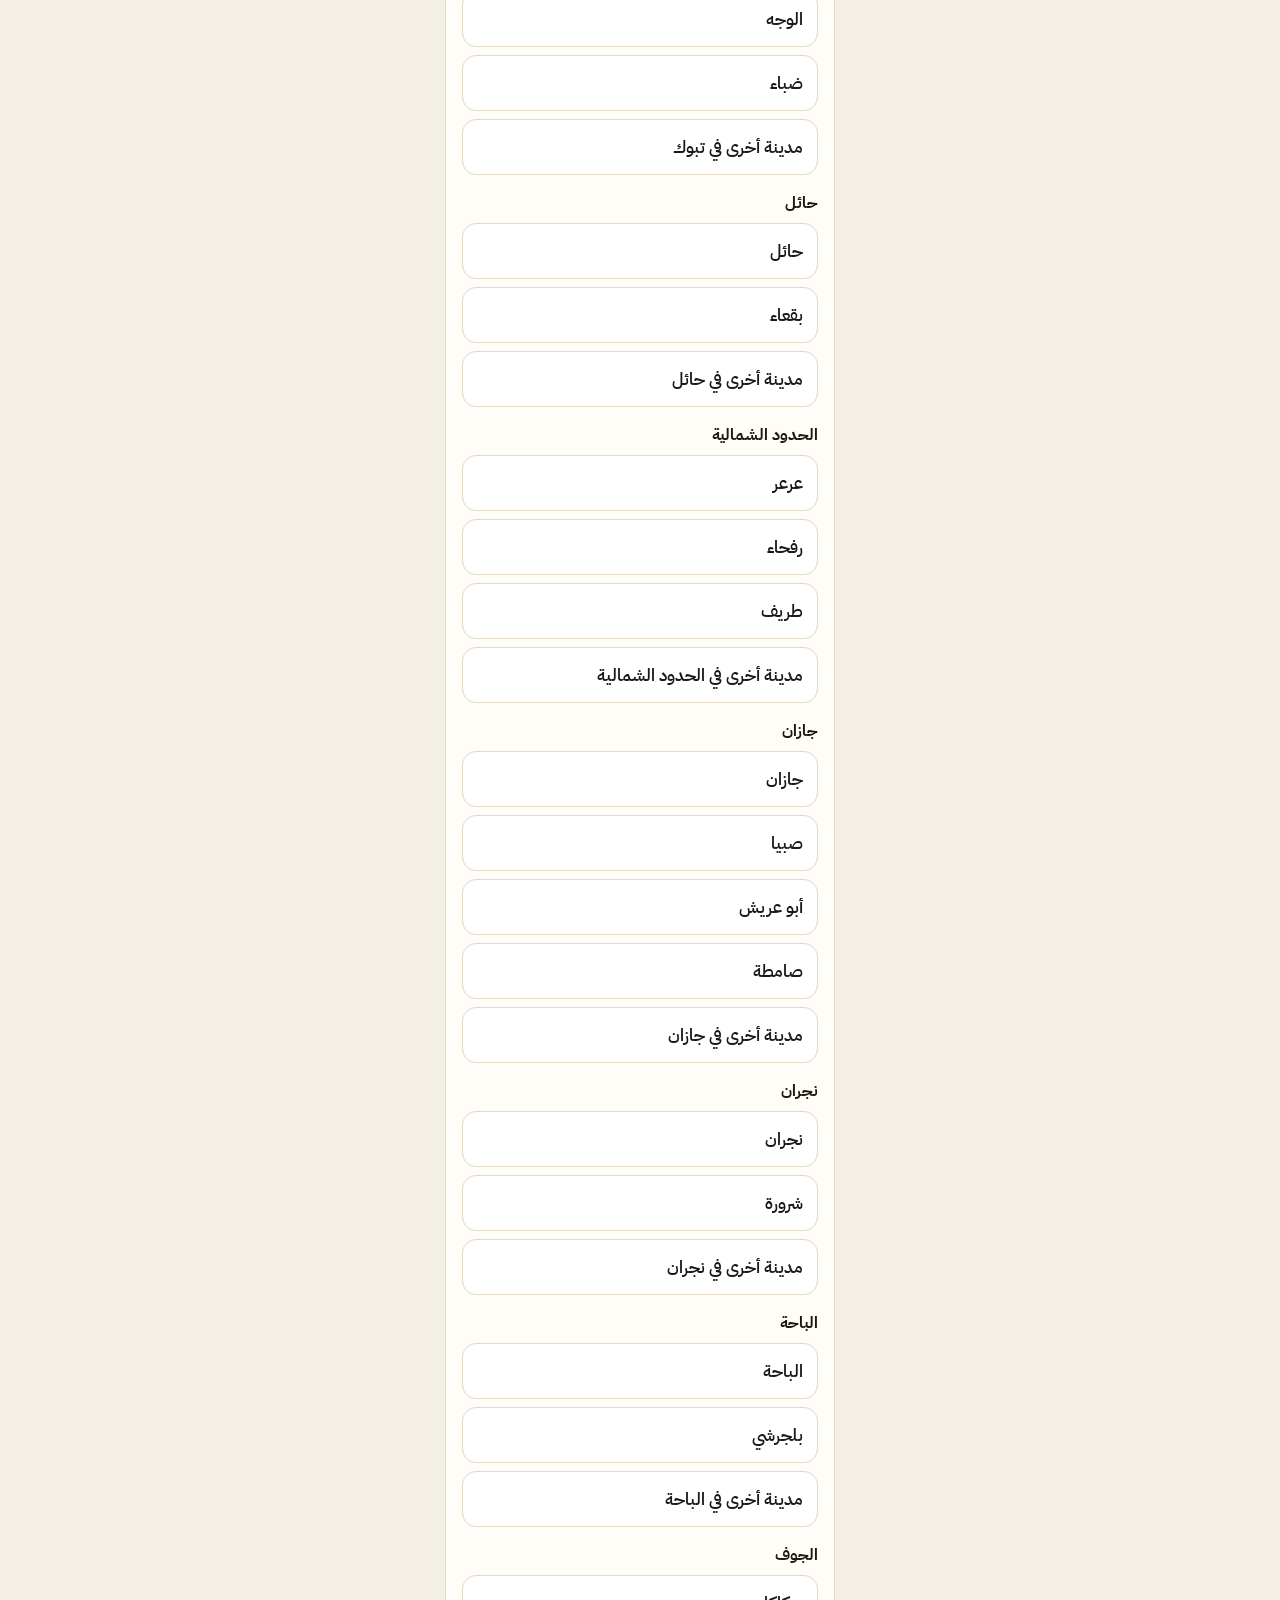
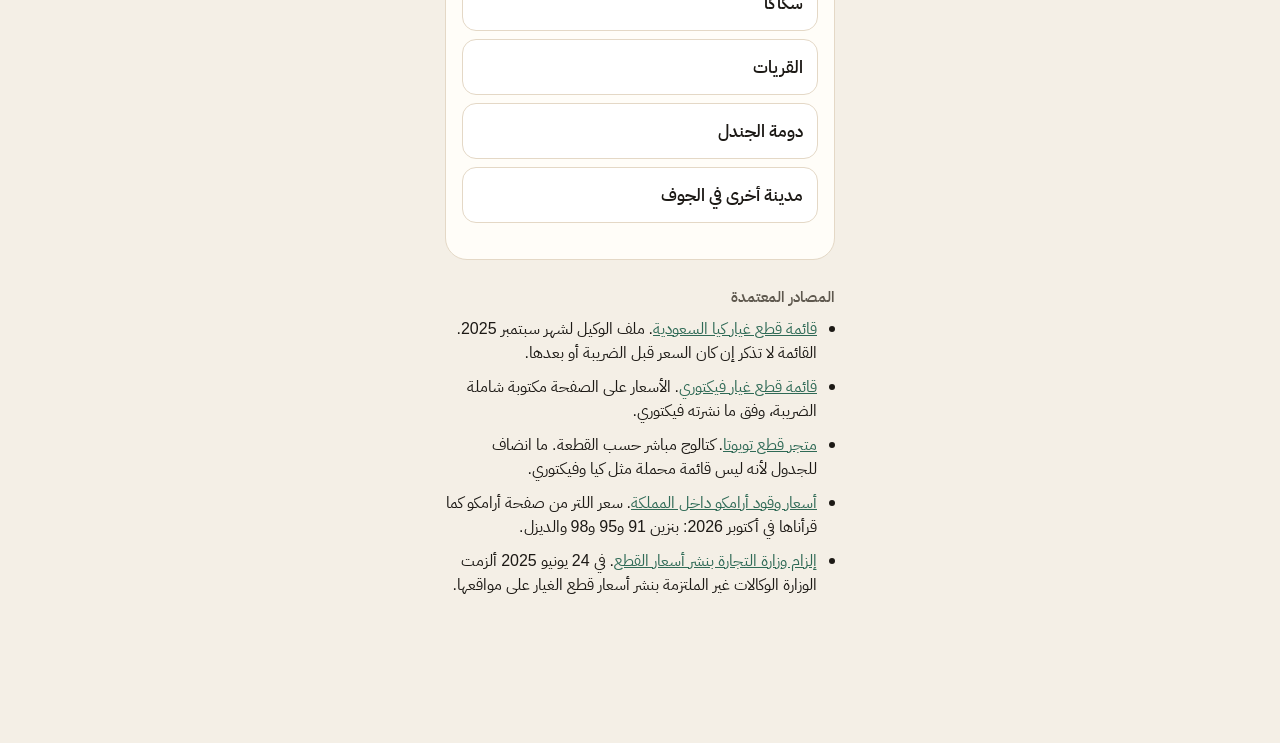
==== commit dc571b2c: "إضافة قائمة تكلفة السيارة من أسعار معروفة القائمة تجمع سعر المعرض اللي يكتبه المستخدم، لتر البنزين م" ====
--- a/index.html
+++ b/index.html
@@ -28,7 +28,10 @@
           <strong>تسعير</strong>
           <p>سعر القطعة الأصلية قبل ما توافق عند الورشة</p>
         </div>
-        <button type="button" id="my-car" class="linkish">سيارتي</button>
+        <div class="head-actions">
+          <button type="button" id="cost-list" class="linkish">التكلفة</button>
+          <button type="button" id="my-car" class="linkish">سيارتي</button>
+        </div>
       </div>
       <ol class="steps" id="steps" aria-label="خطوات التقدير"></ol>
     </header>
@@ -53,6 +56,7 @@
   <script src="js/crowd-config.js"></script>
   <script src="js/crowd.js"></script>
   <script src="js/plus.js"></script>
+  <script src="js/costs.js"></script>
   <script src="js/app.js"></script>
 </body>
 </html>
--- a/css/styles.css
+++ b/css/styles.css
@@ -77,7 +77,8 @@
 
 .brand { display: flex; gap: 12px; align-items: flex-start; }
 
-#my-car { margin-inline-start: auto; align-self: center; }
+.head-actions { margin-inline-start: auto; display: flex; gap: 4px; align-self: center; }
+.head-actions button { font-size: 0.95rem; }
 
 .logo { width: 48px; height: 48px; flex: none; display: block; }
 
@@ -178,6 +179,7 @@
   font-size: 1.05rem;
 }
 
+button.choice.on { border-color: var(--green); background: #e7f2ec; color: var(--green); }
 button.choice:hover, button.choice:focus-visible { border-color: var(--green-2); }
 button.choice:active { background: #f6f1e8; }
 
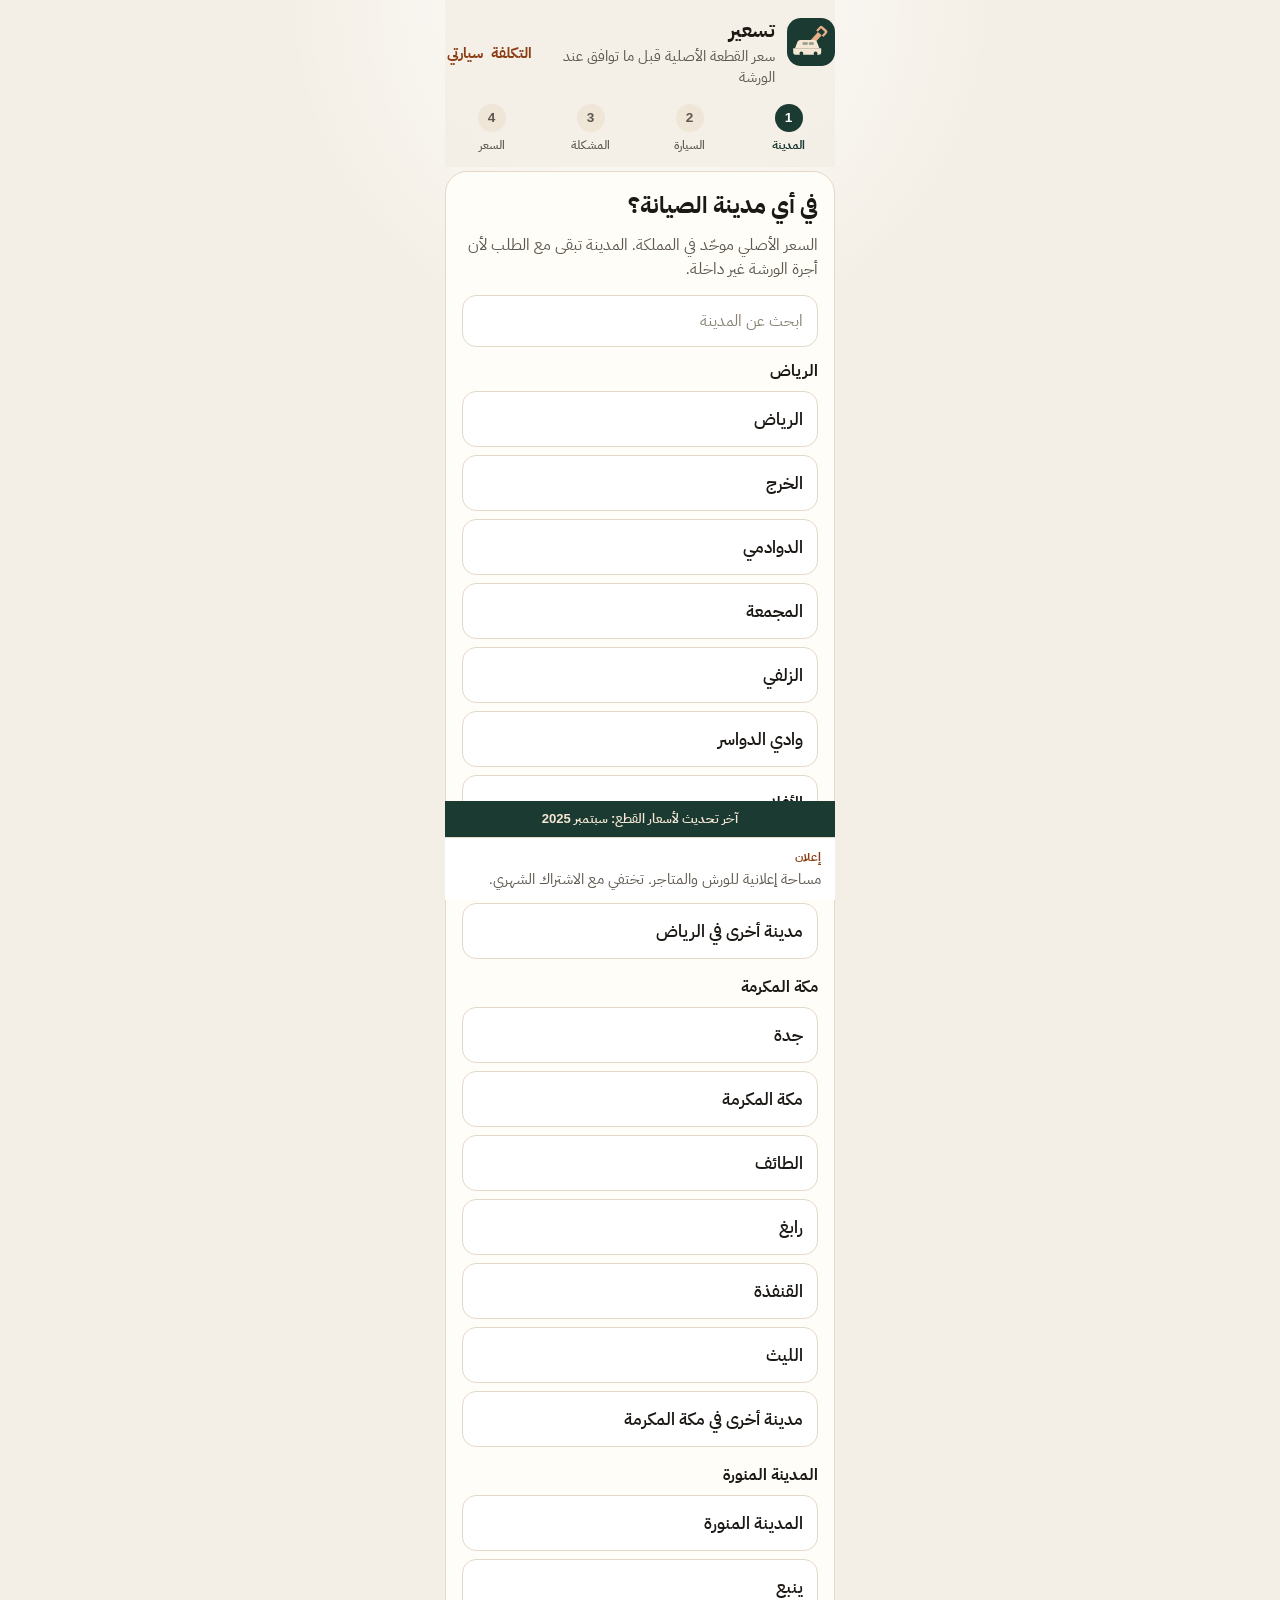
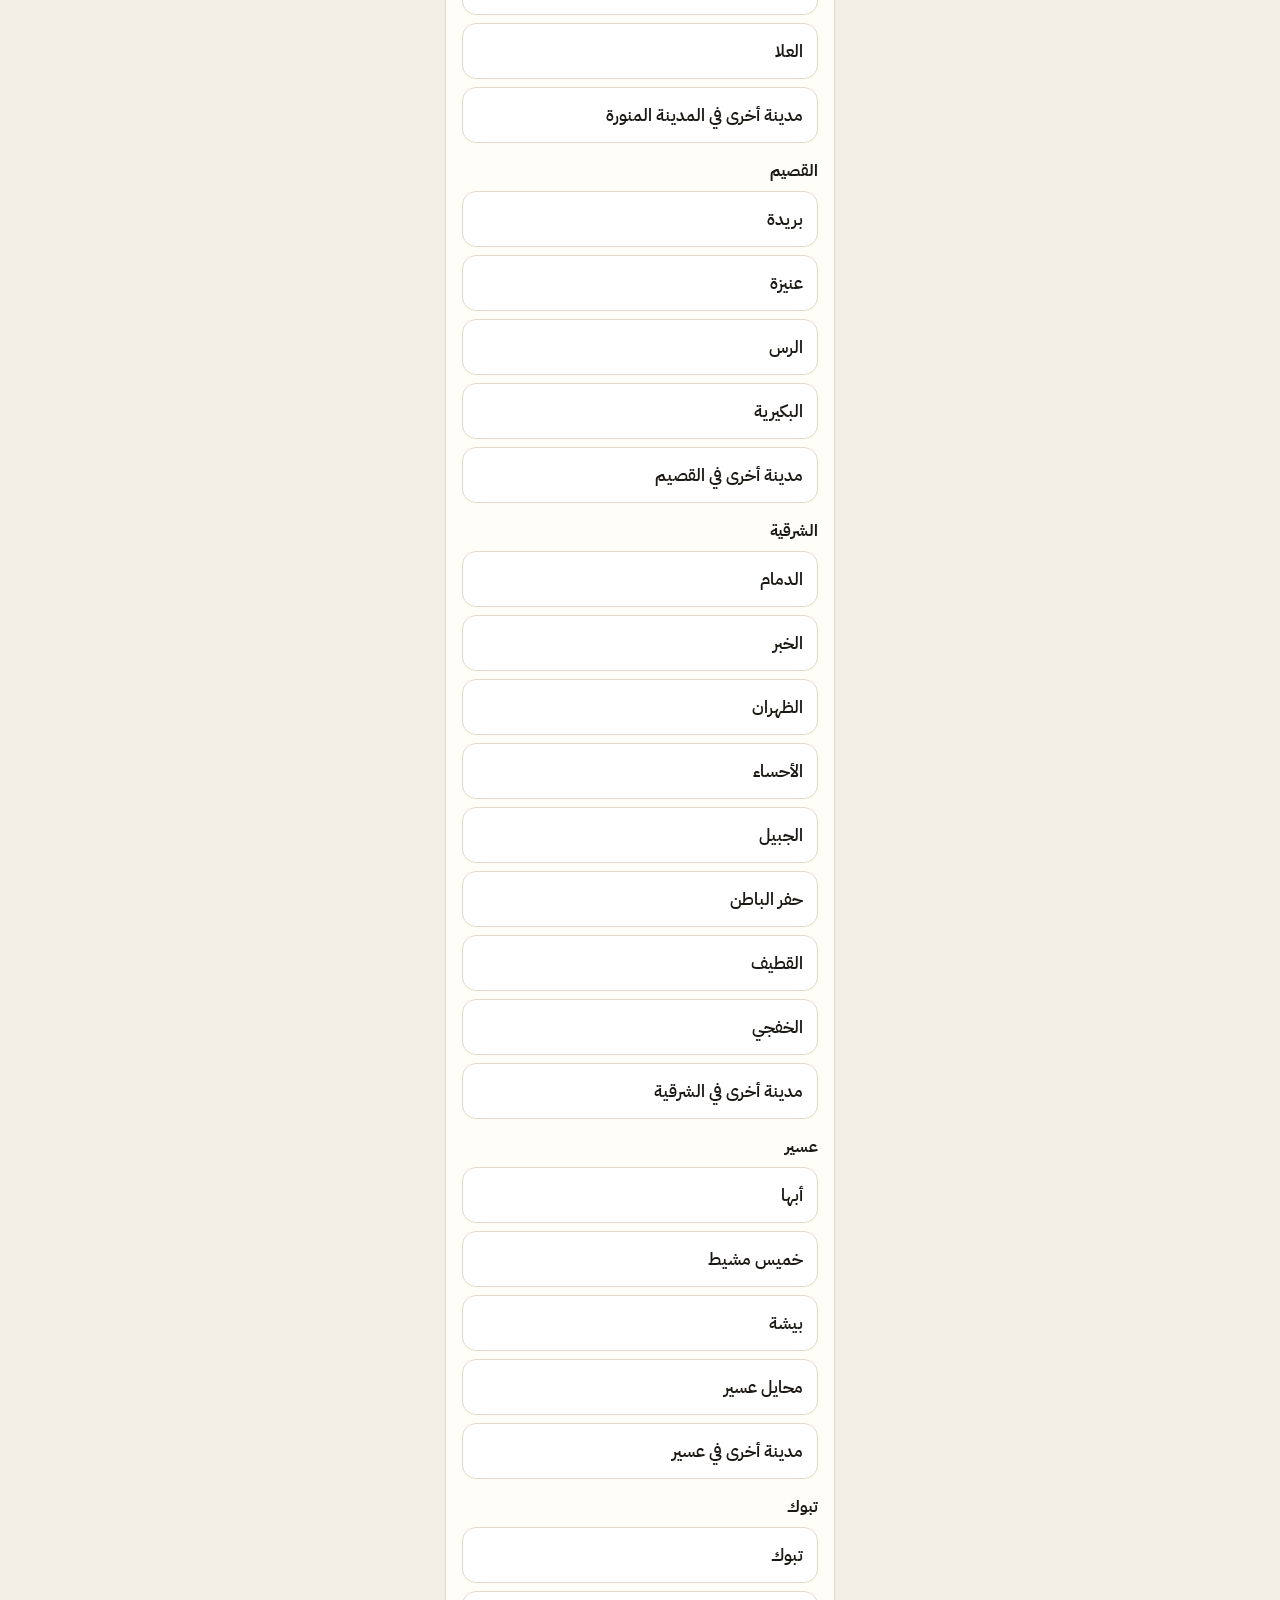
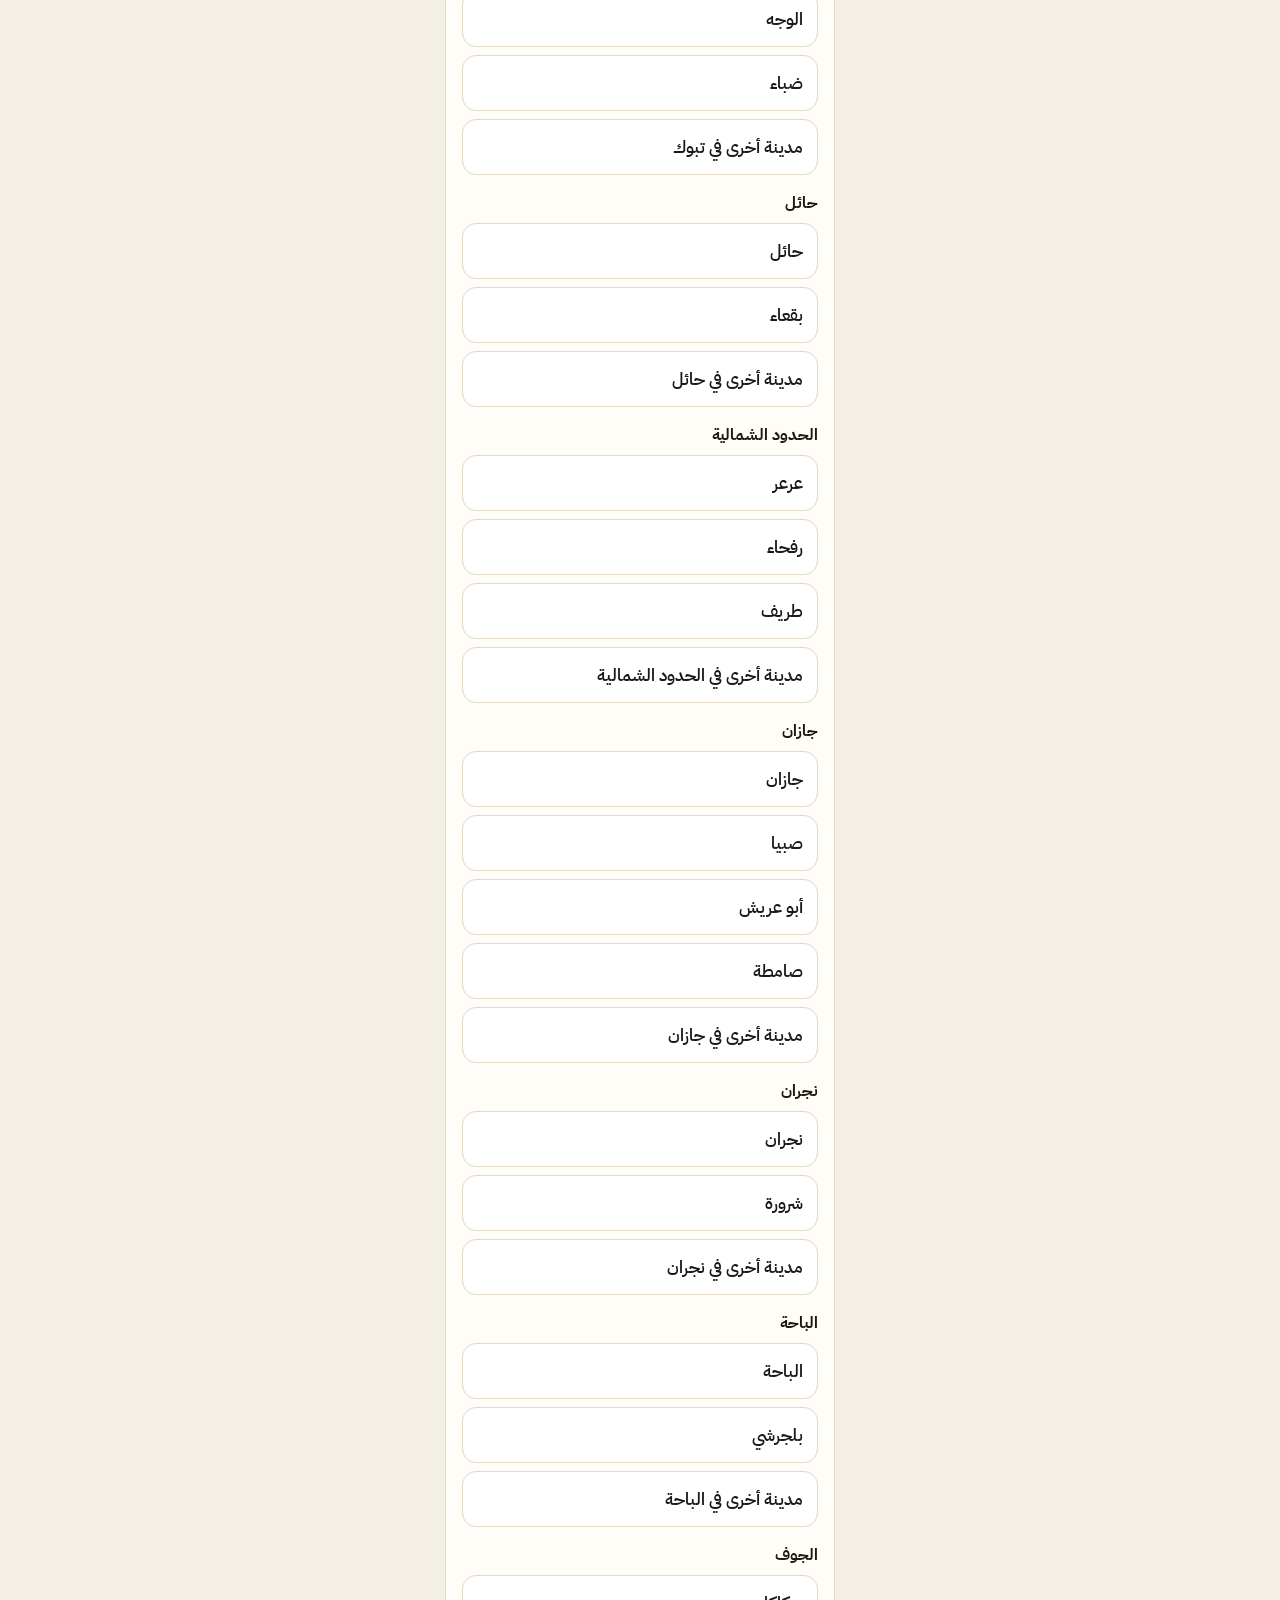
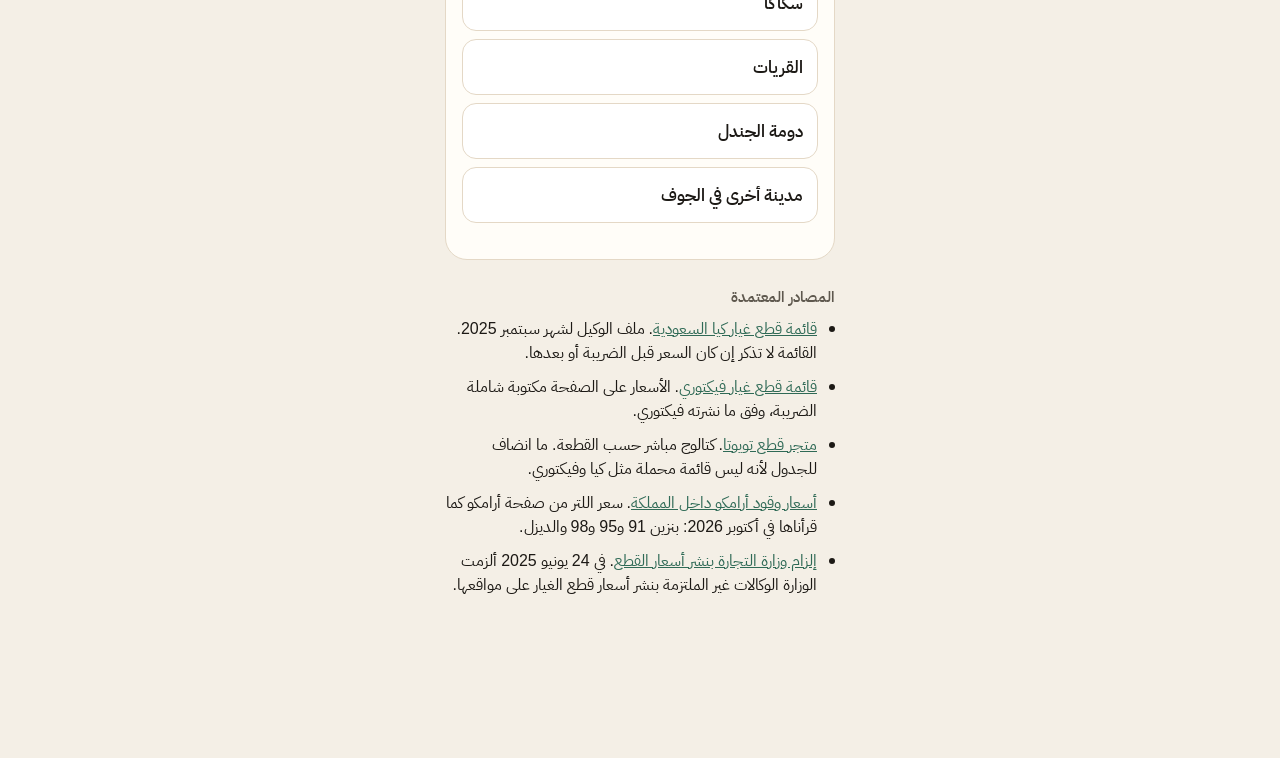
==== commit 9ee8994b: "إظهار تاريخ آخر تحديث للأسعار أسفل الشاشة الشريط يثبت فوق الإعلان. كيا من ملف سبتمبر 2025، والوقود م" ====
--- a/index.html
+++ b/index.html
@@ -45,6 +45,7 @@
       <ul id="source-list"></ul>
     </footer>
   </div>
+  <p id="price-updated" class="updated">آخر تحديث لأسعار القطع: سبتمبر 2025</p>
   <aside id="ad-slot" class="ad-slot" aria-label="إعلان">
     <span>إعلان</span>
     <p>مساحة إعلانية للورش والمتاجر. تختفي مع الاشتراك الشهري.</p>
--- a/css/styles.css
+++ b/css/styles.css
@@ -339,7 +339,22 @@
 .ad-slot[hidden] { display: none; }
 .ad-slot span { color: var(--copper-deep); font-size: 0.75rem; font-weight: 700; }
 .ad-slot p { margin: 0; color: var(--muted); font-size: 0.92rem; }
-body.has-ad .shell { padding-bottom: 96px; }
+.updated {
+  position: fixed;
+  z-index: 6;
+  bottom: 0;
+  left: 50%;
+  transform: translateX(-50%);
+  width: min(390px, 100%);
+  margin: 0;
+  padding: 8px 14px calc(8px + env(safe-area-inset-bottom));
+  background: var(--green);
+  color: #f6e7d4;
+  font-size: 0.82rem;
+  font-weight: 600;
+  text-align: center;
+}
+.shell { padding-bottom: var(--bottom-ui, 108px); }
 .sources h2 { color: var(--muted); font-size: 0.95rem; font-weight: 600; }
 .sources ul { margin: 0; padding: 0 18px 0 0; }
 .sources li { margin-bottom: 10px; }
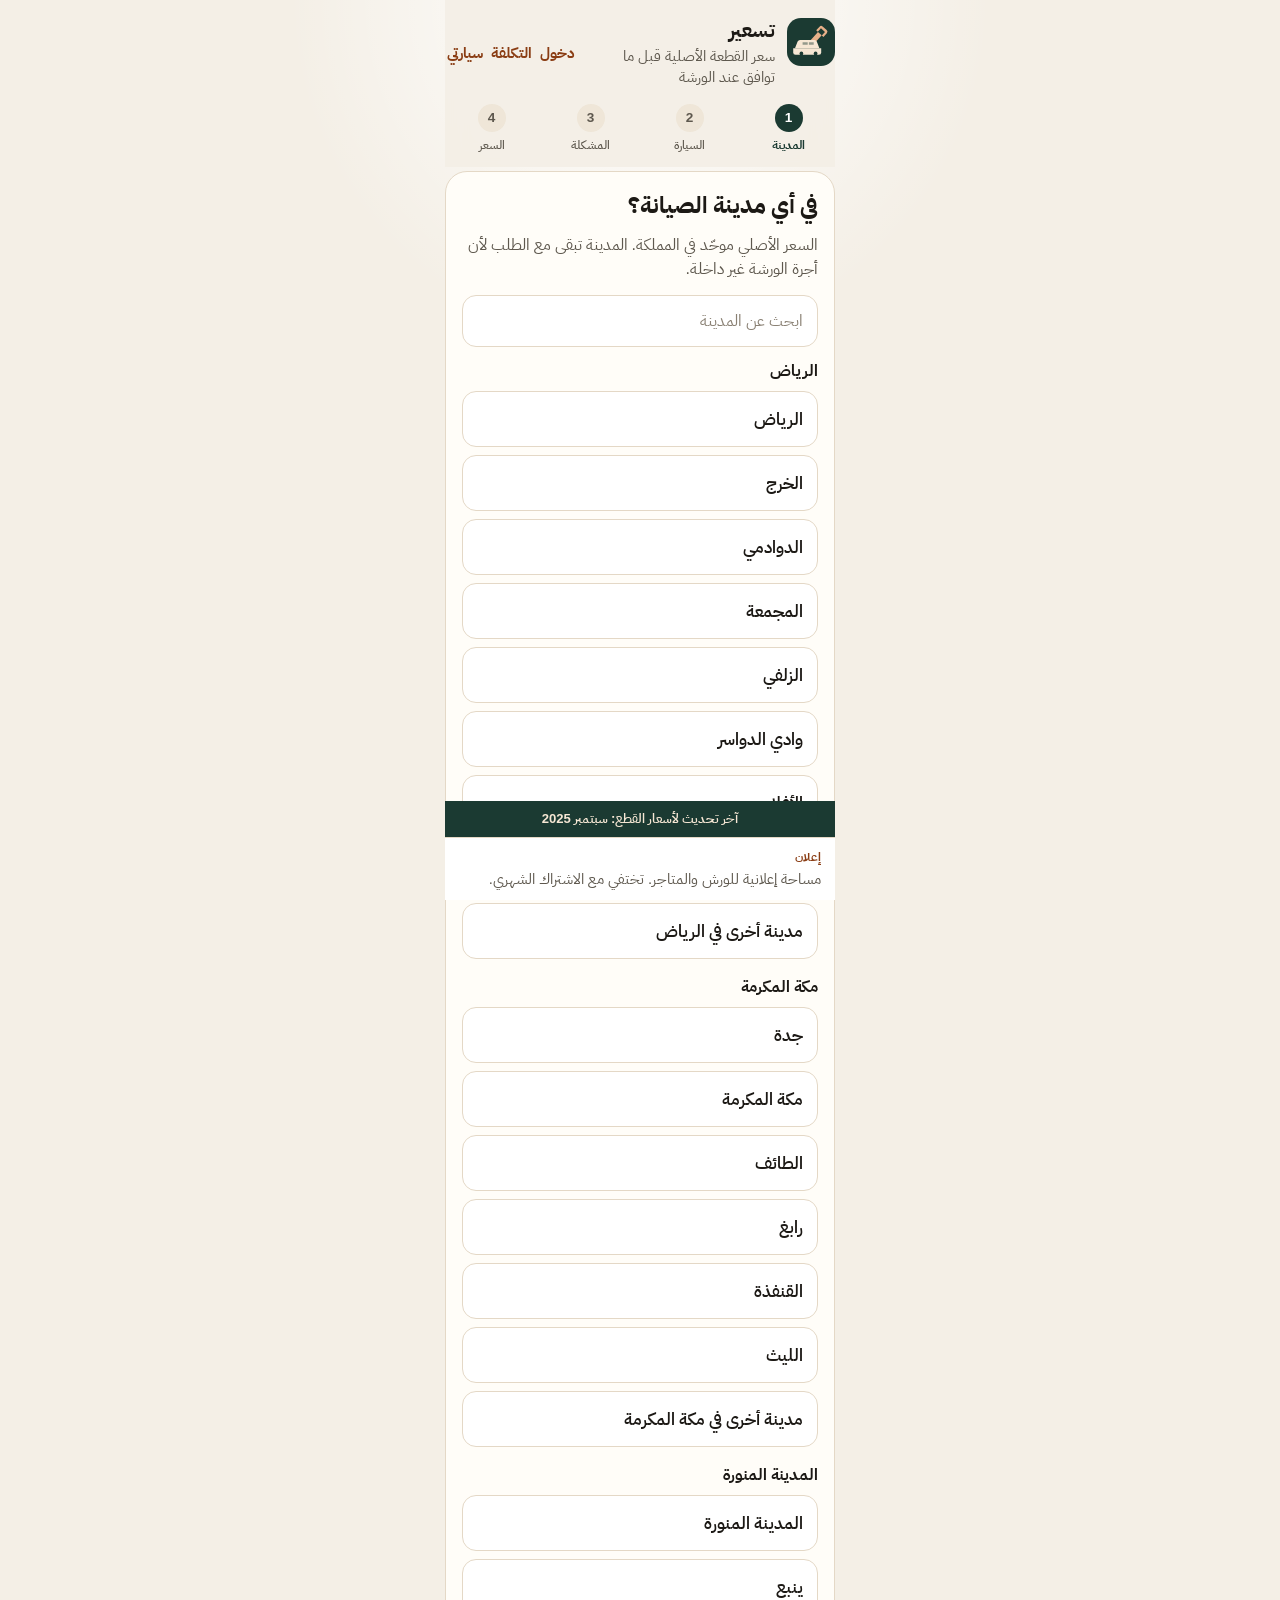
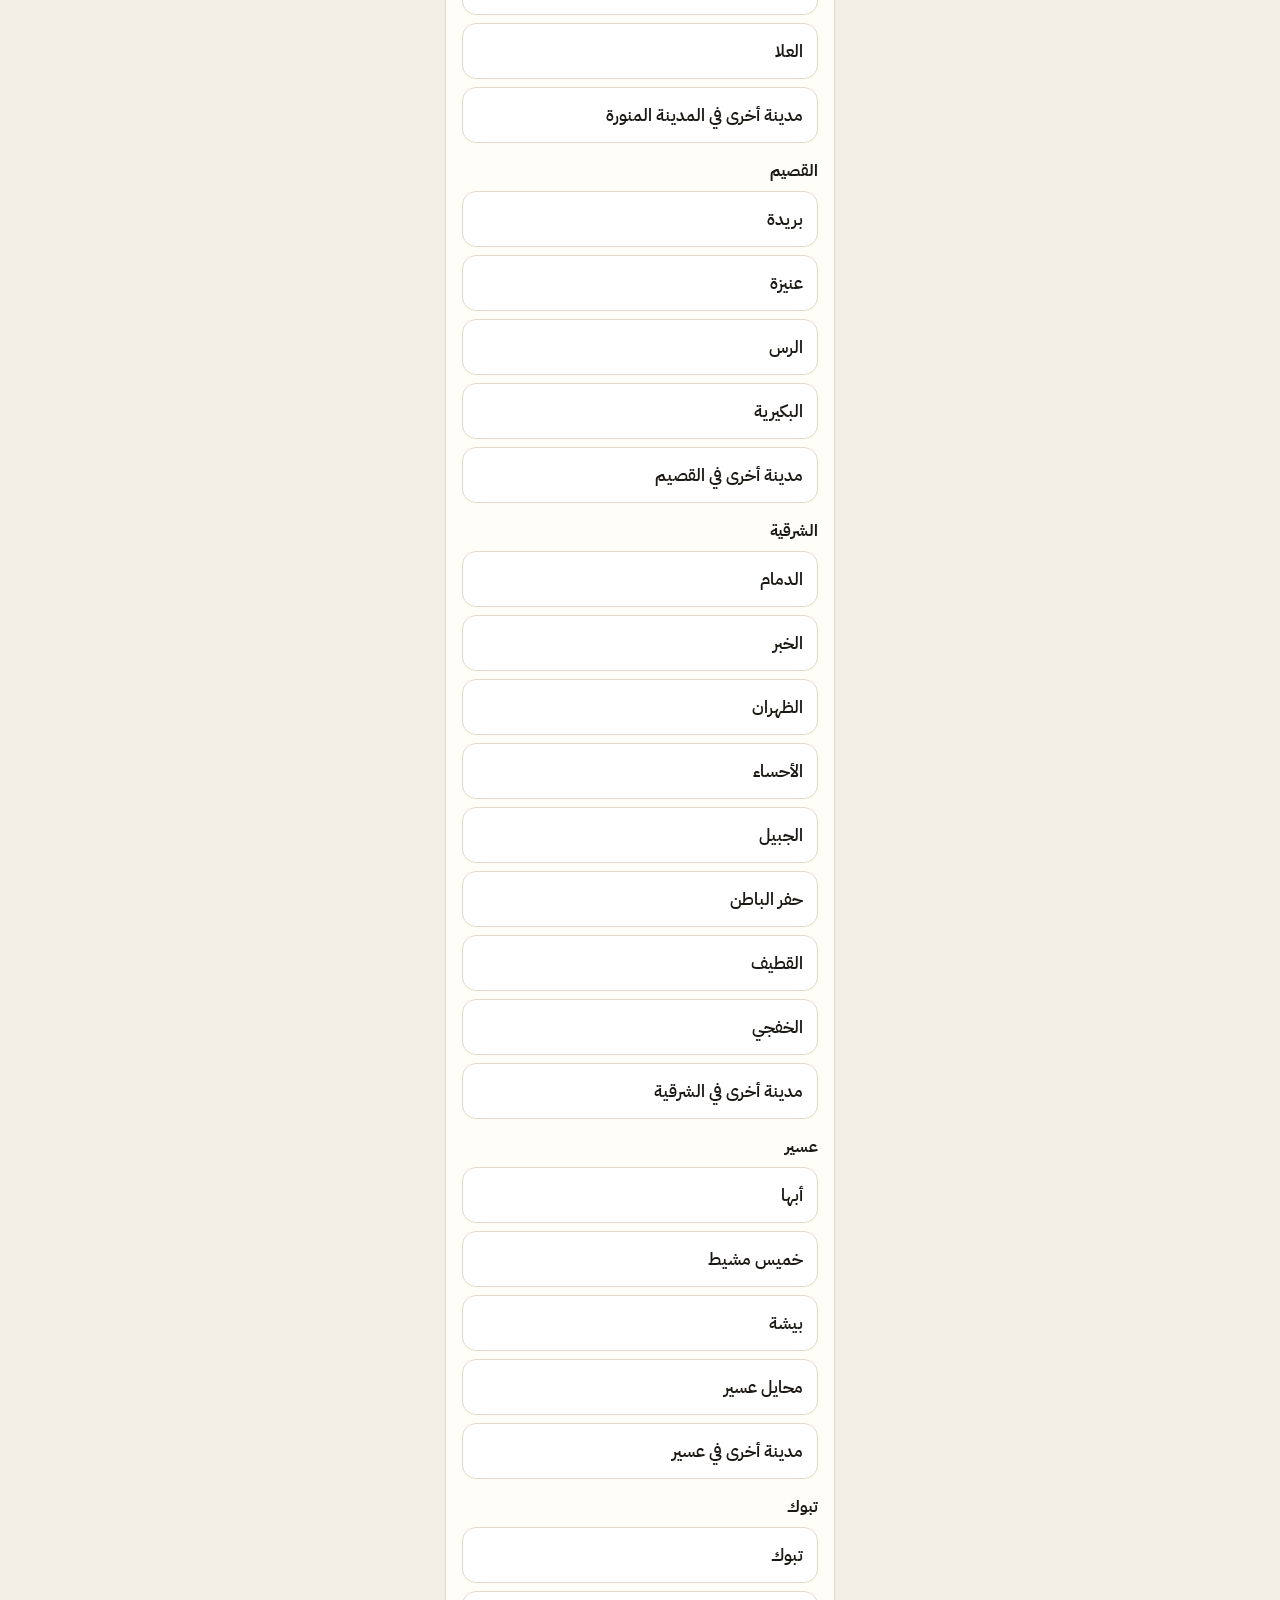
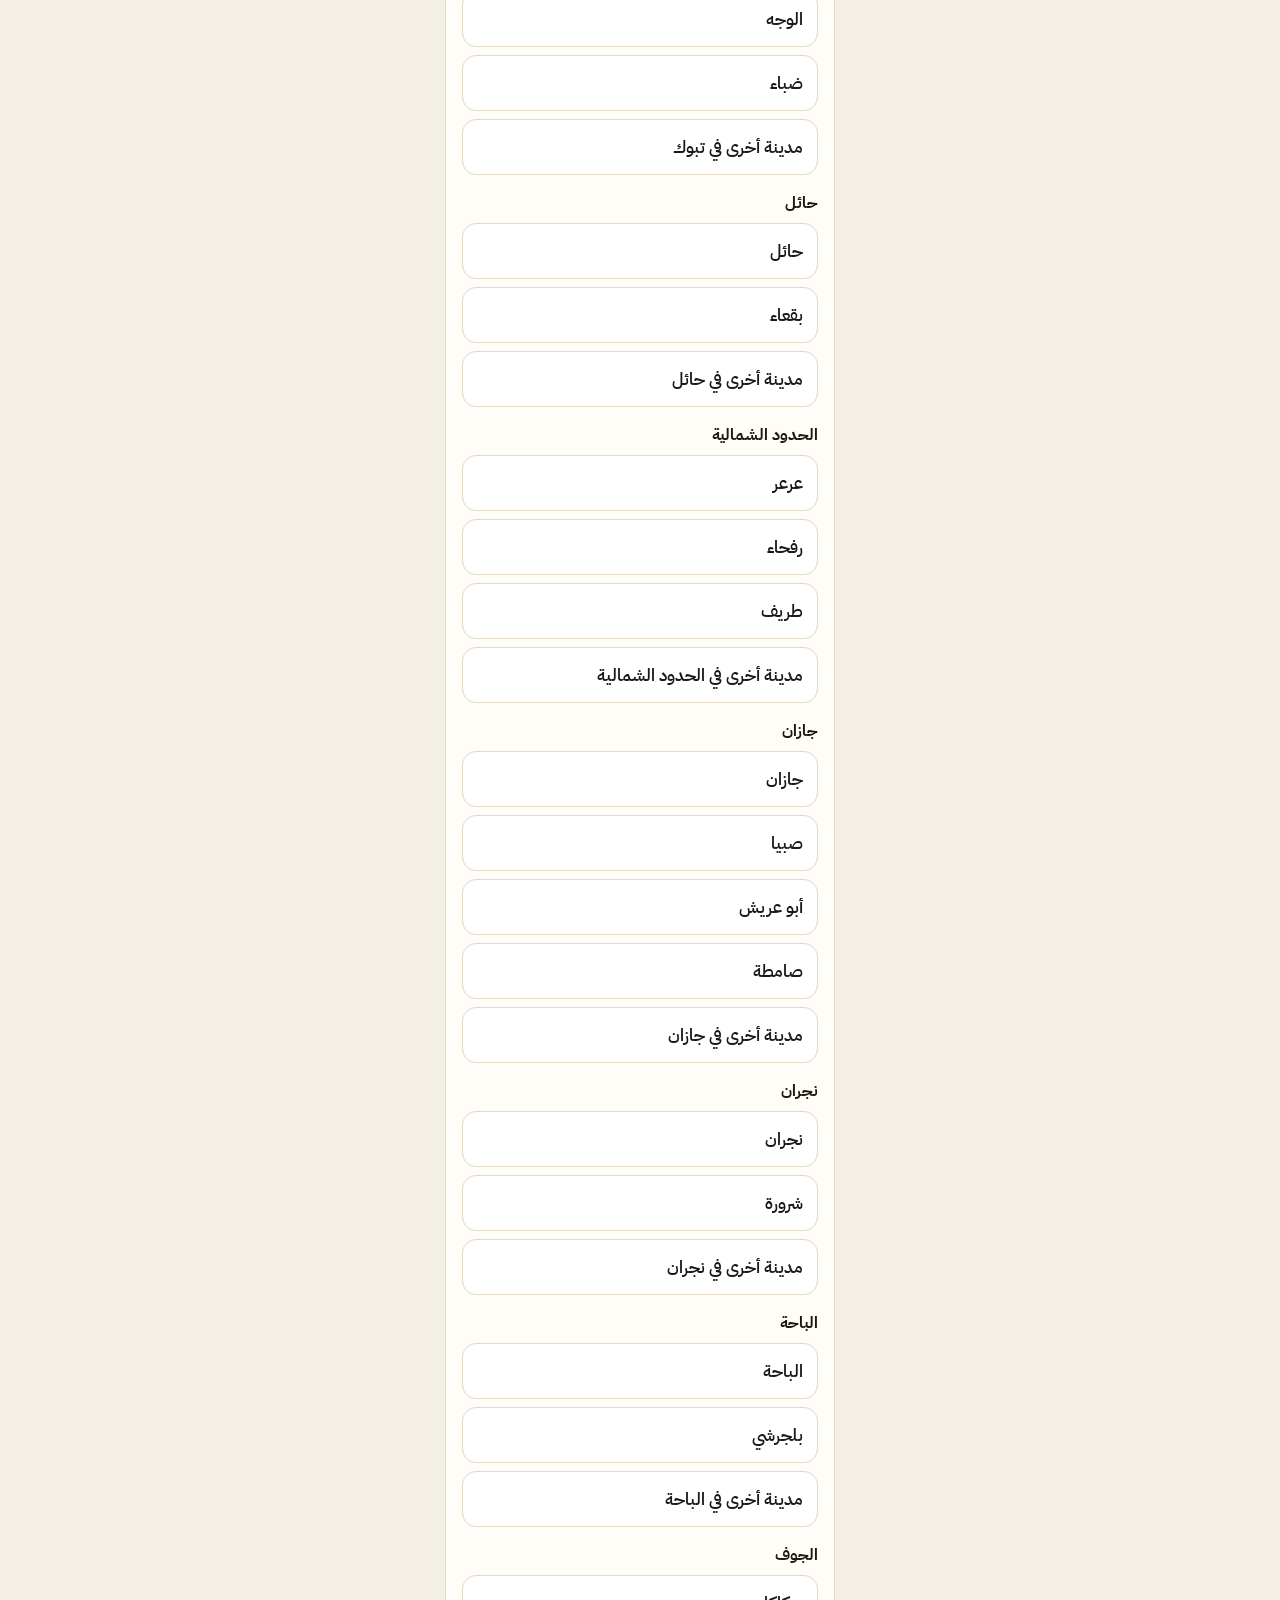
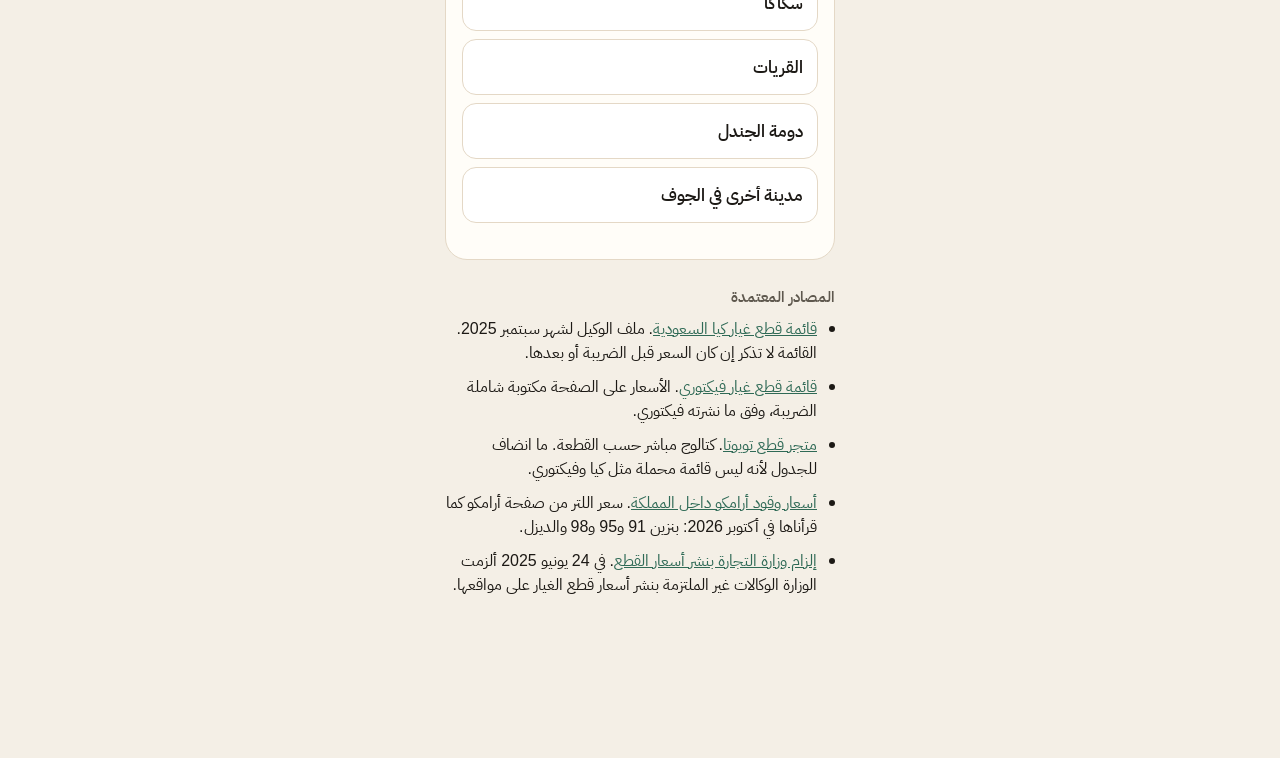
==== commit 4140546a: "تغبيش تعليقات ومتوسط المستخدمين حتى تسجيل الدخول التعليقات ومتوسط أسعار الورشة يبانان بعد الدخول باس" ====
--- a/index.html
+++ b/index.html
@@ -29,6 +29,7 @@
           <p>سعر القطعة الأصلية قبل ما توافق عند الورشة</p>
         </div>
         <div class="head-actions">
+          <button type="button" id="auth-btn" class="linkish">دخول</button>
           <button type="button" id="cost-list" class="linkish">التكلفة</button>
           <button type="button" id="my-car" class="linkish">سيارتي</button>
         </div>
@@ -56,6 +57,8 @@
   <script src="js/advice.js"></script>
   <script src="js/crowd-config.js"></script>
   <script src="js/crowd.js"></script>
+  <script src="js/cars.js"></script>
+  <script src="js/auth.js"></script>
   <script src="js/plus.js"></script>
   <script src="js/costs.js"></script>
   <script src="js/app.js"></script>
--- a/css/styles.css
+++ b/css/styles.css
@@ -295,7 +295,54 @@
 }
 
 .quote { display: grid; gap: 8px; }
-.quote input { margin: 0; }
+.quote input, .quote textarea { margin: 0; }
+
+.filters { display: grid; gap: 8px; margin-bottom: 12px; }
+.filters .search { margin-bottom: 0; }
+.fuel-filter { display: grid; grid-template-columns: repeat(3, 1fr); gap: 6px; }
+.fuel-filter button.choice { min-height: 44px; padding: 8px 6px; font-size: 0.82rem; text-align: center; }
+.hint { margin: 0; color: var(--muted); font-size: 0.86rem; }
+.comments { display: grid; gap: 8px; margin-top: 16px; }
+.comments h2 { margin: 0; font-size: 1rem; }
+.comment { display: grid; gap: 4px; padding: 12px 14px; border-radius: 14px; background: #faf6ef; }
+.comment p { margin: 0; }
+.comment-price { font-weight: 700; color: var(--green); }
+.tick { display: flex; gap: 8px; align-items: center; font-weight: 600; }
+.tick input { width: 22px; height: 22px; accent-color: var(--green); }
+#model-rest { display: grid; gap: 8px; margin-top: 8px; }
+
+.locked {
+  position: relative;
+  overflow: hidden;
+  border-radius: 16px;
+  min-height: 120px;
+}
+.locked-veil {
+  filter: blur(8px);
+  user-select: none;
+  pointer-events: none;
+  transform: scale(1.02);
+}
+.locked-gate {
+  position: absolute;
+  inset: 0;
+  z-index: 1;
+  display: grid;
+  place-content: center;
+  gap: 10px;
+  padding: 18px 16px;
+  background: rgba(244, 239, 230, 0.62);
+  text-align: center;
+}
+.locked-gate p {
+  margin: 0;
+  font-weight: 700;
+  color: var(--green);
+  line-height: 1.45;
+}
+.locked-gate button.primary { max-width: 240px; margin-inline: auto; }
+.login { display: grid; gap: 10px; }
+.login label { font-weight: 600; }
 
 button.primary {
   width: 100%;
